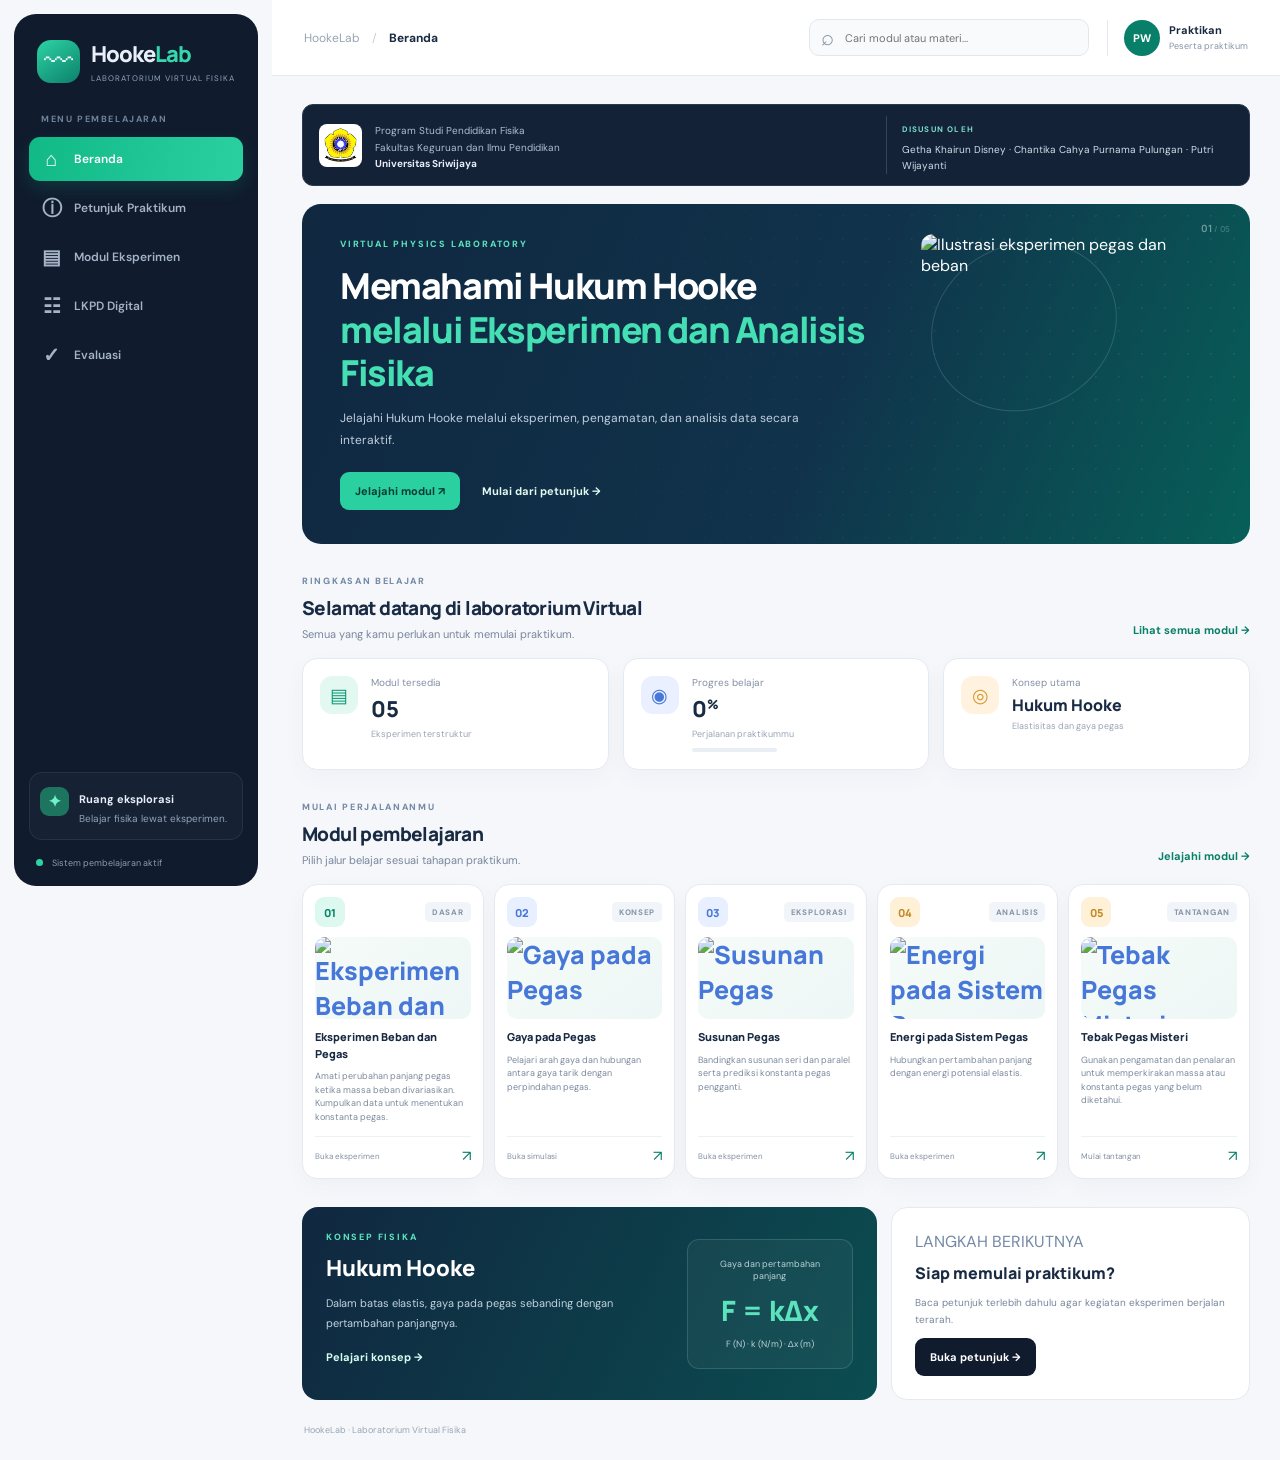
==== index.html @ 3394a1c4 "Initial commit HookeLab" ====
<!DOCTYPE html>
<html lang="id"><head><meta charset="UTF-8"><meta name="viewport" content="width=device-width,initial-scale=1">
<meta name="theme-color" content="#101b2e"><title>HookeLab | Beranda</title>
<link rel="stylesheet" href="style.css"><script src="js/common.js" defer></script><script src="js/home.js" defer></script></head><body>
<div class="app-shell"><aside class="sidebar" id="sidebar">
<a class="brand" href="index.html"><span class="brand-mark">〰</span><span><strong>Hooke<span>Lab</span></strong><small>LABORATORIUM VIRTUAL FISIKA</small></span></a>
<div class="side-label">MENU PEMBELAJARAN</div><nav class="main-nav">
<a class="nav-link active" href="index.html"><span>⌂</span>Beranda</a>
<a class="nav-link " href="petunjuk.html"><span>ⓘ</span>Petunjuk Praktikum</a>
<a class="nav-link " href="modul.html"><span>▤</span>Modul Eksperimen</a>
<a class="nav-link " href="lkpd.html"><span>☷</span>LKPD Digital</a>
<a class="nav-link " href="evaluasi.html"><span>✓</span>Evaluasi</a></nav><div class="sidebar-bottom"><div class="sidebar-tip"><b>✦</b><div><strong>Ruang eksplorasi</strong><p>Belajar fisika lewat eksperimen.</p></div></div><small class="status"><i></i> Sistem pembelajaran aktif</small></div></aside>
<div class="page-area"><header class="topbar"><button class="menu-toggle" id="menuToggle" aria-label="Buka menu">☰</button>
<div class="breadcrumb">HookeLab <span>/</span> <b>Beranda</b></div><div class="top-actions"><div class="search"><span>⌕</span><input id="siteSearch" placeholder="Cari modul atau materi..." aria-label="Cari modul atau materi"></div><div class="profile"><span class="avatar">PW</span><div><b>Praktikan</b><small>Peserta praktikum</small></div></div></div></header>
<main class="content">
  
<div class="institution-strip">
  <div class="institution-logo">
    <img src="assets/logo-unsri.png" alt="Logo Universitas Sriwijaya">
  </div>

  <div class="institution-info">
    <p>Program Studi Pendidikan Fisika</p>
    <p>Fakultas Keguruan dan Ilmu Pendidikan</p>
    <strong>Universitas Sriwijaya</strong>
  </div>

  <div class="institution-team">
    <span>DISUSUN OLEH</span>
    <p>Getha Khairun Disney · Chantika Cahya Purnama Pulungan · Putri Wijayanti</p>
  </div>
</div>

<section class="hero"><div class="dots"></div><div class="hero-copy"><label>VIRTUAL PHYSICS LABORATORY</label>
<h1>Memahami Hukum Hooke<br><em>melalui Eksperimen dan Analisis Fisika</em></h1>
<p>Jelajahi Hukum Hooke melalui eksperimen, pengamatan, dan analisis data secara interaktif.</p>
<div class="actions"><a class="btn mint" href="modul.html">Jelajahi modul ↗</a><a class="text-link" href="petunjuk.html">Mulai dari petunjuk →</a></div></div>

<div class="hero-visual">
  <div class="orbit"></div>

  <div class="hero-spring-image">
    <img
      src="assets/pegas.PNG"
      alt="Ilustrasi eksperimen pegas dan beban"
    >
  </div>

</div>

  <span class="hero-index">01 <small>/ 05</small></span></section>
<section class="section"><div class="section-head"><div><label>RINGKASAN BELAJAR</label><h2>Selamat datang di laboratorium Virtual</h2><p>Semua yang kamu perlukan untuk memulai praktikum.</p></div><a class="text-link" href="modul.html">Lihat semua modul →</a></div>
<div class="stats"><article class="stat"><span class="stat-icon mint-bg">▤</span><div><small>Modul tersedia</small><strong>05</strong><p>Eksperimen terstruktur</p></div></article><article class="stat"><span class="stat-icon blue-bg">◉</span><div><small>Progres belajar</small><strong>0<sup>%</sup></strong><p>Perjalanan praktikummu</p><div class="progress"><i></i></div></div></article><article class="stat"><span class="stat-icon amber-bg">◎</span><div><small>Konsep utama</small><strong class="concept-stat">Hukum Hooke</strong><p>Elastisitas dan gaya pegas</p></div></article></div></section>
<section class="section"><div class="section-head"><div><label>MULAI PERJALANANMU</label><h2>Modul pembelajaran</h2><p>Pilih jalur belajar sesuai tahapan praktikum.</p></div><a class="text-link" href="modul.html">Jelajahi modul →</a></div>

<div class="preview-grid">
  <a class="module-card" href="modul.html">
    <div class="card-top">
      <b class="number">01</b>
      <span class="tag">DASAR</span>
    </div>
    <div class="art">
      <img src="assets/pegas-beban.PNG" alt="Eksperimen Beban dan Pegas">
    </div>
    <h3>Eksperimen Beban dan Pegas</h3>
    <p>Amati perubahan panjang pegas ketika massa beban divariasikan. Kumpulkan data untuk menentukan konstanta pegas.</p>
    <div class="card-bottom">Buka eksperimen <span>↗</span></div>
  </a>

  <a class="module-card" href="modul.html">
    <div class="card-top">
      <b class="number blue-number">02</b>
      <span class="tag">KONSEP</span>
    </div>
    <div class="art">
      <img src="assets/gaya-pegas.PNG" alt="Gaya pada Pegas">
    </div>
    <h3>Gaya pada Pegas</h3>
    <p>Pelajari arah gaya dan hubungan antara gaya tarik dengan perpindahan pegas.</p>
    <div class="card-bottom">Buka simulasi <span>↗</span></div>
  </a>

  <a class="module-card" href="modul.html">
    <div class="card-top">
      <b class="number blue-number">03</b>
      <span class="tag">EKSPLORASI</span>
    </div>
    <div class="art">
      <img src="assets/susunan-pegas.PNG" alt="Susunan Pegas">
    </div>
    <h3>Susunan Pegas</h3>
    <p>Bandingkan susunan seri dan paralel serta prediksi konstanta pegas pengganti.</p>
    <div class="card-bottom">Buka eksperimen <span>↗</span></div>
  </a>

  <a class="module-card" href="modul.html">
    <div class="card-top">
      <b class="number amber-number">04</b>
      <span class="tag">ANALISIS</span>
    </div>
    <div class="art">
      <img src="assets/energi-pegas.PNG" alt="Energi pada Sistem Pegas">
    </div>
    <h3>Energi pada Sistem Pegas</h3>
    <p>Hubungkan pertambahan panjang dengan energi potensial elastis.</p>
    <div class="card-bottom">Buka eksperimen <span>↗</span></div>
  </a>

  <a class="module-card" href="modul.html">
    <div class="card-top">
      <b class="number amber-number">05</b>
      <span class="tag">TANTANGAN</span>
    </div>
    <div class="art">
      <img src="assets/pegas-misteri.PNG" alt="Tebak Pegas Misteri">
    </div>
    <h3>Tebak Pegas Misteri</h3>
    <p>Gunakan pengamatan dan penalaran untuk memperkirakan massa atau konstanta pegas yang belum diketahui.</p>
    <div class="card-bottom">Mulai tantangan <span>↗</span></div>
  </a>
</div>

<section class="bottom-grid"><article class="concept"><div><label>KONSEP FISIKA</label><h2>Hukum Hooke</h2><p>Dalam batas elastis, gaya pada pegas sebanding dengan pertambahan panjangnya.</p><a class="text-link" href="petunjuk.html">Pelajari konsep →</a></div><div class="equation"><small>Gaya dan pertambahan panjang</small><strong>F = kΔx</strong><small>F (N) · k (N/m) · Δx (m)</small></div></article><article class="next"><label>LANGKAH BERIKUTNYA</label><h3>Siap memulai praktikum?</h3><p>Baca petunjuk terlebih dahulu agar kegiatan eksperimen berjalan terarah.</p><a class="btn dark" href="petunjuk.html">Buka petunjuk →</a></article></section><footer class="footer"><span>HookeLab · Laboratorium Virtual Fisika</span></footer></main></div></div></body></html>
---- style.css ----
@import url('https://fonts.googleapis.com/css2?family=DM+Sans:wght@400;500;600;700&family=Manrope:wght@400;500;600;700;800&display=swap');
:root{--navy:#101b2e;--ink:#192a43;--muted:#78869b;--line:#e4eaf1;--canvas:#f5f7fb;--mint:#24c99a;--green:#087f68;--blue:#4777d8;--amber:#f3b65c;font-family:'DM Sans',sans-serif;color:var(--ink)}*{box-sizing:border-box}body{margin:0;background:var(--canvas);min-width:320px}a{text-decoration:none;color:inherit}button,input{font:inherit}.sidebar{position:fixed;z-index:30;inset:14px auto 14px 14px;width:244px;display:flex;flex-direction:column;padding:22px 15px 15px;background:var(--navy);color:#e9eff8;border-radius:22px}.brand{display:flex;align-items:center;gap:11px;padding:3px 8px 30px}.brand-mark{width:43px;height:43px;display:grid;place-items:center;border-radius:14px;background:linear-gradient(145deg,#2dd4a4,#0c806b);font-size:29px;color:#fff}.brand strong{display:block;font:800 22px Manrope;letter-spacing:-1px}.brand strong span{color:#36d7ac}.brand small{display:block;margin-top:4px;font-size:8px;letter-spacing:1px;color:#91a2ba}.side-label{padding:0 12px 12px;color:#71829b;font-size:9px;font-weight:700;letter-spacing:1.6px}.main-nav{display:grid;gap:5px}.nav-link{min-height:44px;display:flex;align-items:center;gap:12px;padding:0 12px;border-radius:11px;color:#a5b3c7;font-size:12px;font-weight:600}.nav-link span{width:21px;text-align:center;font-size:20px}.nav-link:hover{background:#ffffff0b;color:white}.nav-link.active{background:linear-gradient(100deg,#11b987,#2bd0a0);color:white;box-shadow:0 7px 17px #13b9872b}.sidebar-bottom{margin-top:auto}.sidebar-tip{display:flex;gap:10px;padding:14px 10px;border:1px solid #ffffff13;background:#ffffff07;border-radius:13px}.sidebar-tip>b{display:grid;place-items:center;width:29px;height:29px;background:#1d755f;border-radius:9px;color:#72f0ca}.sidebar-tip strong{font-size:11px}.sidebar-tip p{margin:4px 0 0;color:#91a2ba;font-size:10px}.status{display:block;padding:17px 7px 2px;color:#8b9bb1;font-size:9px}.status i{display:inline-block;width:7px;height:7px;border-radius:50%;background:#2dd4a4;margin-right:7px}.page-area{margin-left:272px;min-height:100vh}.topbar{height:76px;position:sticky;top:0;z-index:20;display:flex;align-items:center;justify-content:space-between;gap:20px;padding:0 32px;background:#ffffffed;border-bottom:1px solid var(--line);backdrop-filter:blur(14px)}.breadcrumb{font-size:12px;color:#98a3b4}.breadcrumb span{padding:0 9px;color:#c6ced9}.breadcrumb b{color:var(--ink)}.top-actions{display:flex;align-items:center;gap:18px}.search{height:37px;width:min(280px,28vw);display:flex;align-items:center;gap:9px;padding:0 11px;border:1px solid #e1e7ef;border-radius:10px;background:#f9fafc;color:#8390a4}.search>span{font-size:22px}.search input{width:100%;min-width:0;border:0;outline:0;background:transparent;font-size:11px}.profile{display:flex;align-items:center;gap:9px;padding-left:16px;border-left:1px solid var(--line)}.avatar{width:36px;height:36px;display:grid;place-items:center;border-radius:50%;background:var(--green);color:white;font-size:11px;font-weight:800}.profile b,.profile small{display:block}.profile b{font-size:11px}.profile small{margin-top:3px;font-size:9px;color:#8794a7}.menu-toggle{display:none}.content{max-width:1600px;margin:auto;padding:28px 30px 20px}.hero{position:relative;isolation:isolate;min-height:258px;display:flex;align-items:center;overflow:hidden;padding:34px 38px;border-radius:19px;background:linear-gradient(112deg,#102740,#10334b 56%,#075f58);color:#fff}.dots{position:absolute;z-index:-1;inset:0;background-image:radial-gradient(#ffffff24 1px,transparent 1px);background-size:23px 23px;opacity:.6;mask-image:linear-gradient(90deg,transparent 20%,#000)}.hero-copy{position:relative;z-index:2;max-width:600px}.hero label,.page-hero label,.concept label{display:block;color:#5ce2bd;font-size:9px;font-weight:800;letter-spacing:1.8px}.hero h1{margin:14px 0 0;font:800 clamp(25px,2.8vw,36px)/1.22 Manrope;letter-spacing:-1.4px}.hero h1 em{font-style:normal;color:#45dfb4}.hero p{max-width:460px;margin:13px 0 21px;color:#c0cfdf;font-size:12px;line-height:1.8}.actions{display:flex;align-items:center;gap:22px}.btn{min-height:38px;display:inline-flex;align-items:center;justify-content:center;gap:10px;padding:0 15px;border:0;border-radius:9px;font-size:11px;font-weight:700}.mint{background:#2bd0a0;color:#073b36}.dark{background:var(--navy);color:#fff}.text-link{color:var(--green);font-size:11px;font-weight:700}.hero .text-link{color:#e2f8f1}.hero-visual{position:absolute;right:7%;top:0;bottom:0;width:29%;min-width:210px}.orbit{position:absolute;width:190px;height:165px;top:40px;left:20px;border:1px solid #ffffff24;border-radius:50%;transform:rotate(-25deg)}.spring{position:absolute;left:48%;top:32px;width:60px;height:180px}.spring>i{display:block;width:43px;height:120px;margin:8px auto 0;border-left:3px solid #50dcb6;border-right:3px solid #50dcb6;background:repeating-linear-gradient(to bottom,transparent 0 5px,#50dcb6 5px 9px,transparent 9px 14px)}.spring>b{display:block;width:64px;height:43px;margin:-1px 0 0 -2px;border:2px solid #79f0d0;border-radius:9px;background:linear-gradient(140deg,#2bd0a0,#087f68)}.formula{position:absolute;padding:8px 11px;border:1px solid #ffffff24;border-radius:9px;background:#ffffff12;color:#b8ffea;font:700 12px Manrope}.f1{top:45px;right:0}.f2{bottom:57px;left:0}.hero-visual>small{position:absolute;right:0;bottom:24px;color:#c6e5df;font-size:9px}.hero-index{position:absolute;right:20px;top:17px;color:#ffffff6b;font:700 10px Manrope}.hero-index small{color:#ffffff35}.section{margin-top:31px}.section-head{display:flex;align-items:end;justify-content:space-between;gap:18px;margin-bottom:17px}.section-head label,.page-title label{display:block;margin-bottom:8px;color:#7489a6;font-size:9px;font-weight:800;letter-spacing:1.7px}.section-head h2{margin:0;font:800 19px Manrope;letter-spacing:-.6px}.section-head p,.page-title p{margin:6px 0 0;color:var(--muted);font-size:11px}.section-head>.text-link{white-space:nowrap;margin-bottom:4px}.stats{display:grid;grid-template-columns:repeat(3,minmax(0,1fr));gap:14px}.stat{position:relative;min-height:108px;display:flex;align-items:flex-start;gap:13px;padding:17px;border:1px solid var(--line);border-radius:15px;background:#fff;box-shadow:0 8px 26px #162a4808}.stat-icon{flex:none;width:38px;height:38px;display:grid;place-items:center;border-radius:12px;font-size:19px}.mint-bg{background:#e2f8f0;color:#0a9b74}.blue-bg{background:#eaf0ff;color:#4777d8}.amber-bg{background:#fff3df;color:#d99732}.stat small{display:block;color:#8491a5;font-size:10px}.stat strong{display:block;margin-top:5px;font:800 22px Manrope}.stat strong sup{font-size:13px}.stat p{margin:4px 0 0;color:#9aa5b5;font-size:9px}.concept-stat{font-size:16px!important}.progress{width:85px;height:4px;margin-top:8px;background:#e9eef5;border-radius:8px}.progress i{display:block;width:0;height:100%;background:var(--mint)}.
preview-grid {
  display: grid;
  grid-template-columns: repeat(5, minmax(0, 1fr));
  gap: 10px;
}

.preview-grid .module-card {
  padding: 12px;
  min-width: 0;
}

.preview-grid .art {
  height: 75px;
  margin: 10px 0;
}

.preview-grid .module-card h3 {
  font-size: 11px;
  line-height: 1.5;
}

.preview-grid .module-card p {
  font-size: 9px;
  line-height: 1.5;
  min-height: 54px;
}

.preview-grid .card-bottom {
  font-size: 8px;
  padding-top: 9px;
}
.module-card{min-width:0;padding:16px;border:1px solid var(--line);border-radius:15px;background:#fff;box-shadow:0 8px 26px #162a4808;transition:.2s}.module-card:hover{transform:translateY(-3px);border-color:#b8e9d9}.card-top{display:flex;align-items:center;justify-content:space-between}.number{display:grid;place-items:center;width:30px;height:30px;border-radius:9px;background:#ddf8ef;color:#078565;font:800 11px Manrope}.blue-number{background:#e8efff;color:#4777d8}.amber-number{background:#fff0d8;color:#c58a28}.tag{padding:5px 7px;border-radius:5px;background:#f1f4f8;color:#8995a8;font-size:8px;font-weight:800;letter-spacing:.7px}.art{height:100px;position:relative;display:grid;place-items:center;overflow:hidden;margin:12px 0;background:linear-gradient(145deg,#f5fbf9,#edf7f5);border-radius:10px;color:#4777d8;font:800 25px Manrope}.force-art{background:linear-gradient(145deg,#f2f6ff,#eaf0ff)}.energy-art{background:linear-gradient(145deg,#fffaf0,#fff3dc);color:#c78b29}.spring-art i{width:28px;height:64px;border-left:2px solid #22b990;border-right:2px solid #22b990;background:repeating-linear-gradient(to bottom,transparent 0 4px,#22b990 4px 7px,transparent 7px 11px)}.spring-art b{position:absolute;top:70px;width:42px;height:19px;border-radius:5px;background:#149b7a}.module-card h3,.module-list-card h3{margin:0;font:800 13px Manrope}.module-card p,.module-list-card p{min-height:34px;margin:8px 0 14px;color:#7c899c;font-size:10px;line-height:1.7}.card-bottom{display:flex;align-items:center;justify-content:space-between;gap:6px;padding-top:12px;border-top:1px solid #edf0f5;color:#8390a3;font-size:9px}.card-bottom span{color:var(--green);font-size:15px}.bottom-grid{display:grid;grid-template-columns:1.6fr 1fr;gap:14px;margin-top:28px}.concept{display:flex;justify-content:space-between;gap:20px;overflow:hidden;padding:24px;border-radius:16px;background:linear-gradient(115deg,#102740,#0b4d50);color:#fff}.concept h2{margin:10px 0;font:800 22px Manrope}.concept p{max-width:360px;color:#c2d2df;font-size:11px;line-height:1.8}.concept .text-link{color:#d7fff1}.equation{align-self:center;min-width:160px;display:flex;flex-direction:column;gap:9px;padding:18px;border:1px solid #ffffff22;border-radius:12px;background:#ffffff0b;text-align:center}.equation strong{color:#5ce2bd;font:800 28px Manrope}.equation small{color:#b9d1d7;font-size:9px}.next{padding:23px;border:1px solid var(--line);border-radius:16px;background:#fff}.next label{color:#7489a6}.next h3{margin:10px 0;font:800 16px Manrope}.next p{color:var(--muted);font-size:10px;line-height:1.7}.page-title{margin-bottom:24px}.page-title h1{margin:0;font:800 clamp(25px,3vw,34px) Manrope;letter-spacing:-1px}.page-title p{font-size:12px;line-height:1.7}.page-hero{padding:27px;border-radius:17px;background:linear-gradient(115deg,#102740,#0c5554);color:white;margin-bottom:22px}.page-hero h2{margin:12px 0 8px;font:800 24px Manrope}.page-hero p{max-width:670px;color:#c5d8e1;font-size:12px;line-height:1.8}.info-grid{display:grid;grid-template-columns:repeat(3,minmax(0,1fr));gap:14px;margin:18px 0}.info,.content-card{padding:21px;border:1px solid var(--line);border-radius:15px;background:#fff;box-shadow:0 8px 26px #162a4808}.info>b{color:#0a9b74;font-size:23px}.info h3,.content-card h2{font-family:Manrope}.info h3{font-size:13px}.info p,.content-card p,.content-card li{color:#718096;font-size:12px;line-height:1.8}.content-card h2{font-size:18px}.concept-detail{margin-top:16px;margin-bottom:20px}.concept-detail .equation{align-self:auto;background:#f1f7f5;border-color:#dcefe8;max-width:300px}.concept-detail .equation small{color:#64748b}.module-list-grid{display:grid;grid-template-columns:repeat(2,minmax(0,1fr));gap:15px}.module-list-card{padding:19px;border:1px solid var(--line);border-radius:15px;background:#fff;box-shadow:0 8px 26px #162a4808}.module-list-card h3{font-size:15px}.module-list-card p{min-height:0;font-size:11px}.availability{display:inline-block;padding:7px 10px;border-radius:7px;background:#f1f4f8;color:#8995a8;font-size:10px;font-weight:700}.placeholder{padding:35px;text-align:center;border:1px dashed #cfd9e6;border-radius:15px;background:#fff}.placeholder>div{font-size:35px;color:#1cb98d}.placeholder h2{font:800 19px Manrope}.placeholder p{max-width:480px;margin:8px auto 18px;color:var(--muted);font-size:12px;line-height:1.8}.footer{display:flex;justify-content:space-between;gap:15px;padding:24px 2px 4px;color:#9aa5b4;font-size:9px}
@media(max-width:1100px){.sidebar{width:218px}.page-area{margin-left:246px}.topbar{padding:0 20px}.content{padding:23px 20px}.hero{padding:30px}.hero-visual{right:1%;opacity:.75}.stats,.preview-grid{gap:10px}.stat{padding:13px}.concept{padding:19px}.equation{min-width:135px;padding:13px}}
@media(max-width:850px){.sidebar{transform:translateX(calc(-100% - 20px));transition:transform .25s;box-shadow:0 20px 50px #0b172b35}.sidebar.open{transform:translateX(0)}.page-area{margin-left:0}.topbar{height:68px;padding:0 16px}.menu-toggle{display:block;width:35px;height:35px;border:1px solid var(--line);border-radius:9px;background:#fff}.breadcrumb{margin-right:auto}.top-actions{gap:8px}.search{width:190px}.bottom-grid{grid-template-columns:1fr}}
@media(max-width:620px){.topbar{gap:9px;padding:0 11px}.search{width:34px;padding:0;justify-content:center;border:0;background:transparent}.search input{display:none}.profile{padding-left:9px}.profile>div{display:none}.avatar{width:32px;height:32px}.content{padding:17px 13px}.hero{min-height:300px;align-items:flex-start;padding:27px 20px}.hero-copy{max-width:100%}.hero h1{font-size:27px}.hero p{font-size:11px}.hero-visual{right:-90px;top:100px;opacity:.18}.actions{flex-wrap:wrap;gap:14px}.section{margin-top:25px}.section-head{align-items:flex-start}.section-head h2{font-size:17px}.section-head p{line-height:1.6}.section-head>.text-link{font-size:9px}.stats,.preview-grid,.info-grid,.module-list-grid{grid-template-columns:1fr}.stat{min-height:83px}.module-card p{min-height:0}.concept{flex-direction:column}.equation{align-self:stretch}.footer{flex-direction:column;gap:7px}.page-hero{padding:22px}.page-hero h2{font-size:21px}.info,.content-card{padding:17px}.page-title p{line-height:1.7}}


/* Lima kartu modul dalam satu baris */
.preview-grid {
  display: grid;
  grid-template-columns: repeat(5, minmax(0, 1fr));
  gap: 10px;
  align-items: stretch;
}

/* Struktur kartu */
.preview-grid .module-card {
  display: flex;
  flex-direction: column;
  min-width: 0;
  padding: 12px;
  border: 1px solid var(--line);
  border-radius: 15px;
  background: #fff;
  box-shadow: 0 8px 26px #162a4808;
  text-decoration: none;
  color: inherit;
  overflow: hidden;
  transition: 0.2s;
}

.preview-grid .module-card:hover {
  transform: translateY(-3px);
  border-color: #b8e9d9;
}

/* Area ilustrasi */
.preview-grid .art {
  position: relative;
  display: flex;
  align-items: center;
  justify-content: center;
  width: 100%;
  height: 82px;
  flex: 0 0 82px;
  margin: 10px 0;
  overflow: hidden;
  border-radius: 10px;
}

/* Gambar JPEG milikmu */
.preview-grid .art img {
  display: block;
  width: 100%;
  height: 100%;
  object-fit: contain;
}

/* Judul modul */
.preview-grid .module-card h3 {
  margin: 0;
  font-family: Manrope, sans-serif;
  font-size: 11px;
  font-weight: 800;
  line-height: 1.5;
  overflow-wrap: anywhere;
}

/* Deskripsi modul */
.preview-grid .module-card p {
  flex: 1;
  min-height: 54px;
  margin: 8px 0 12px;
  color: #7c899c;
  font-size: 9px;
  line-height: 1.5;
}

/* Tautan bawah kartu */
.preview-grid .card-bottom {
  display: flex;
  align-items: center;
  justify-content: space-between;
  gap: 6px;
  margin-top: auto;
  padding-top: 9px;
  border-top: 1px solid #edf0f5;
  color: #8390a3;
  font-size: 8px;
}

/* Tampilan tablet */
@media (max-width: 1100px) {
  .preview-grid {
    grid-template-columns: repeat(3, minmax(0, 1fr));
  }
}

/* Tampilan ponsel */
@media (max-width: 620px) {
  .preview-grid {
    grid-template-columns: repeat(2, minmax(0, 1fr));
  }
}
/* Ilustrasi pada halaman Modul Eksperimen */
.module-list-card .art {
  display: flex;
  align-items: center;
  justify-content: center;
  width: 100%;
  height: 150px;
  margin: 14px 0;
  overflow: hidden;
  border-radius: 12px;
}

.module-list-card .art img {
  display: block;
  width: 100%;
  height: 100%;
  object-fit: contain;
}

/* Tombol Mulai Praktikum */
.btn-praktikum {
  display: inline-flex;
  align-items: center;
  justify-content: center;
  padding: 8px 10px;
  border: none;
  border-radius: 10px;
  background-color: #159b82;
  color: #ffffff;
  font-size: 10px;
  font-weight: 600;
  text-decoration: none;
  cursor: pointer;
  transition: background-color 0.2s ease, transform 0.2s ease;
}

.btn-praktikum:hover {
  background-color: #087f68;
  transform: translateY(-2px);
}

.btn-praktikum:active {
  background-color: #066653;
  transform: translateY(0);
}

a.btn-praktikum,
a.primary-btn,
button.primary-btn {
  background: #159b82 !important;
  background-color: #159b82 !important;
  color: #ffffff !important;
  border: 1px solid #159b82 !important;
  text-decoration: none !important;
}

a.btn-praktikum:hover,
a.primary-btn:hover,
button.primary-btn:hover {
  background: #087f68 !important;
  background-color: #087f68 !important;
  color: #ffffff !important;
}
/* MODE 5 — TANTANGAN PEGAS MISTERI */
.challenge-layout {
  display: flex;
  flex-direction: column;
  gap: 20px;
  align-items: stretch;
}

.challenge-intro {
  width: 100%;
  box-sizing: border-box;
}
.challenge-card {
  width: 100%;
  box-sizing: border-box;
}

.challenge-summary {
  width: 100%;
  box-sizing: border-box;
}

.challenge-intro {
  grid-column: 1 / -1;
}

.challenge-card h3,
.challenge-summary h3 {
  margin: 12px 0 8px;
}

.challenge-card p,
.challenge-intro > p,
.challenge-summary p {
  line-height: 1.7;
}

.challenge-top {
  display: flex;
  flex-wrap: wrap;
  justify-content: space-between;
  align-items: center;
  gap: 8px;
}

.challenge-number {
  font-size: 12px;
  font-weight: 800;
  letter-spacing: 1px;
  color: #0f9f9a;
}

.challenge-badge {
  padding: 6px 10px;
  border-radius: 999px;
  background: #e6f7f5;
  color: #087e79;
  font-size: 12px;
  font-weight: 700;
}

.mystery-diagram {
  position: relative;
  display: flex;
  min-height: 190px;
  margin: 20px 0;
  padding: 18px;
  flex-direction: column;
  align-items: center;
  justify-content: center;
  border-radius: 14px;
  background: #f1f7fa;
  overflow: hidden;
}

.diagram-label {
  position: absolute;
  top: 12px;
  left: 14px;
  color: #153e5c;
  font-size: 15px;
  font-weight: 800;
}

.spring-drawing {
  color: #159c9b;
  font-size: 25px;
  line-height: 15px;
  text-align: center;
  transform: scaleX(1.5);
}

.mass-block {
  display: grid;
  place-items: center;
  min-width: 68px;
  min-height: 42px;
  margin-top: 8px;
  padding: 8px;
  border-radius: 7px;
  background: #153e5c;
  color: white;
  font-weight: 800;
}

.extension-label {
  margin-top: 12px;
  color: #52697b;
  font-size: 13px;
  font-weight: 700;
}

.horizontal-mystery {
  min-height: 150px;
}

.horizontal-spring {
  color: #159c9b;
  font-size: 34px;
  letter-spacing: 2px;
}

.force-label {
  margin-top: 10px;
  color: #153e5c;
  font-weight: 800;
}

.data-list {
  display: grid;
  gap: 0;
  margin-bottom: 18px;
}

.data-list > div {
  display: flex;
  justify-content: space-between;
  gap: 12px;
  padding: 10px 0;
  border-bottom: 1px solid #e5edf1;
  font-size: 14px;
}

.data-list > div span {
  color: #607485;
}

.data-list > div strong {
  color: #183b52;
  text-align: right;
}

.challenge-card label,
.challenge-summary label {
  display: block;
  margin: 14px 0 8px;
  font-size: 14px;
  font-weight: 700;
}

.answer-row {
  display: flex;
  gap: 8px;
}

.answer-row input {
  min-width: 0;
  width: 100%;
  padding: 11px 12px;
  border: 1px solid #cbd9e1;
  border-radius: 9px;
  font: inherit;
}

.answer-row button {
  flex-shrink: 0;
}

.feedback {
  min-height: 44px;
  margin-bottom: 0;
  padding: 10px 12px;
  border-radius: 9px;
  background: #f1f5f8;
  color: #52697b;
  font-size: 13px;
}

.feedback.correct {
  background: #e4f7eb;
  color: #176b3b;
}

.feedback.incorrect {
  background: #fff0e8;
  color: #a3431b;
}

.score-card {
  margin-top: 20px;
  padding: 18px;
  border-radius: 14px;
  background: #edf7fa;
}

.score-card > span {
  display: block;
  color: #52697b;
  font-size: 13px;
}

.score-card > strong {
  display: block;
  margin: 4px 0;
  color: #153e5c;
  font-size: 28px;
}

.score-card p {
  margin-bottom: 0;
  font-size: 13px;
}

.challenge-summary {
  grid-column: 1 / -1;
}

.challenge-summary textarea {
  box-sizing: border-box;
  width: 100%;
  padding: 12px;
  border: 1px solid #cbd9e1;
  border-radius: 9px;
  font: inherit;
  resize: vertical;
}

.challenge-summary button {
  margin-top: 12px;
}

@media (max-width: 760px) {
  .challenge-layout {
    grid-template-columns: 1fr;
  }

  .challenge-intro,
  .challenge-summary {
    grid-column: auto;
  }

  .challenge-intro,
  .challenge-card,
  .challenge-summary {
    padding: 18px;
  }

  .answer-row {
    flex-direction: column;
  }
}
/* MODE 5: LAYOUT UTAMA */
body .content .challenge-layout {
  display: flex !important;
  flex-direction: column !important;
  align-items: stretch !important;
  gap: 24px !important;
  width: 100% !important;
}

body .content .challenge-layout > section {
  display: block !important;
  flex: 0 0 auto !important;
  width: 100% !important;
  max-width: 100% !important;
  min-width: 0 !important;
  margin: 0 !important;
  box-sizing: border-box !important;
}

body .content .challenge-layout > .challenge-intro {
  order: 0 !important;
}

body .content .challenge-layout > .challenge-card[data-challenge="1"] {
  order: 1 !important;
}

body .content .challenge-layout > .challenge-card[data-challenge="2"] {
  order: 2 !important;
}

body .content .challenge-layout > .challenge-card[data-challenge="3"] {
  order: 3 !important;
}

body .content .challenge-layout > .challenge-summary {
  order: 4 !important;
}
/* Mengurangi ruang kosong di atas footer halaman Modul */
.modul-page {
  padding-bottom: 10px;
}

.modul-page .module-list-grid {
  margin-bottom: 10px;
}

.modul-page .footer {
  margin-top: 0;
  padding-top: 10px;
}
/* Mengurangi jarak antara judul halaman dan kartu modul */
.modul-page .page-hero {
  margin-bottom: 16px;
}

.modul-page .module-list-grid {
  margin-top: 0;
}
/* Mengurangi ruang kosong di atas kotak Modul Eksperimen */
.modul-page {
  padding-top: 0px;
}

/* Ilustrasi PNG pada hero dashboard HookeLab */
.hero-visual .hero-spring-image {
  position: absolute;
  top: 30px;
  left: 50%;
  transform: translateX(-50%);
  width: 250px;
  height: 250px;
  display: flex;
  align-items: center;
  justify-content: center;
  overflow: hidden;
  border-radius: 12px;
}

.hero-visual .hero-spring-image img {
  display: block;
  width: 100%;
  height: 100%;
  object-fit: contain;
}

/* Pastikan formula tetap terlihat di atas ilustrasi */
.hero-visual .formula {
  z-index: 2;
}

.hero-visual > small {
  z-index: 2;
}

/* =========================
   HASIL PENCARIAN HOOKELAB
   ========================= */

.search {
  position: relative;
}

.search-results {
  position: absolute;
  top: calc(100% + 10px);
  left: 0;
  right: 0;
  z-index: 1000;
  max-height: 360px;
  overflow-y: auto;
  padding: 6px;
  background: #152238;
  border: 1px solid #304158;
  border-radius: 12px;
  box-shadow: 0 14px 35px #00000040;
}

.search-results[hidden] {
  display: none;
}

.search-result {
  display: flex;
  flex-direction: column;
  gap: 5px;
  width: 100%;
  padding: 11px 12px;
  border: 0;
  border-radius: 8px;
  background: transparent;
  color: #eef5ff;
  text-align: left;
  cursor: pointer;
  font: inherit;
}

.search-result strong {
  font-size: 12px;
  font-weight: 700;
}

.search-result small {
  color: #a5b4c8;
  font-size: 10px;
  line-height: 1.5;
}

.search-result:hover,
.search-result.selected {
  background: #20374b;
}

.search-result.selected strong {
  color: #79f0d0;
}

.search-empty {
  padding: 14px 12px;
  color: #b8c5d7;
  font-size: 11px;
  line-height: 1.6;
}

/* Identitas instansi pada beranda */
.institution-strip {
  display: flex;
  align-items: center;
  gap: 13px;
  margin-bottom: 18px;
  padding: 11px 16px;
  background: #142238;
  border: 1px solid #293b52;
  border-radius: 11px;
  color: #e8eef7;
}

.institution-logo {
  display: flex;
  align-items: center;
  justify-content: center;
  flex-shrink: 0;
  width: 43px;
  height: 43px;
  padding: 3px;
  background: #fff;
  border-radius: 8px;
}

.institution-logo img {
  display: block;
  width: 100%;
  height: 100%;
  object-fit: contain;
}

.institution-info {
  flex: 1;
  min-width: 0;
}

.institution-info p {
  margin: 2px 0;
  color: #aebdd0;
  font-size: 10px;
  line-height: 1.5;
}

.institution-info strong {
  display: block;
  margin-top: 2px;
  font-size: 10px;
  font-weight: 700;
}

.institution-team {
  max-width: 38%;
  padding-left: 15px;
  border-left: 1px solid #34465b;
}

.institution-team span {
  color: #79dcca;
  font-size: 8px;
  font-weight: 700;
  letter-spacing: 1.2px;
}

.institution-team p {
  margin: 5px 0 0;
  color: #d3dce8;
  font-size: 10px;
  line-height: 1.6;
}

@media (max-width: 700px) {
  .institution-strip {
    align-items: flex-start;
    flex-wrap: wrap;
    gap: 10px;
    padding: 12px;
  }

  .institution-logo {
    width: 38px;
    height: 38px;
  }

  .institution-info {
    flex: 1;
    width: calc(100% - 50px);
  }

  .institution-team {
    max-width: none;
    width: 100%;
    padding: 9px 0 0;
    border-left: none;
    border-top: 1px solid #34465b;
  }
}
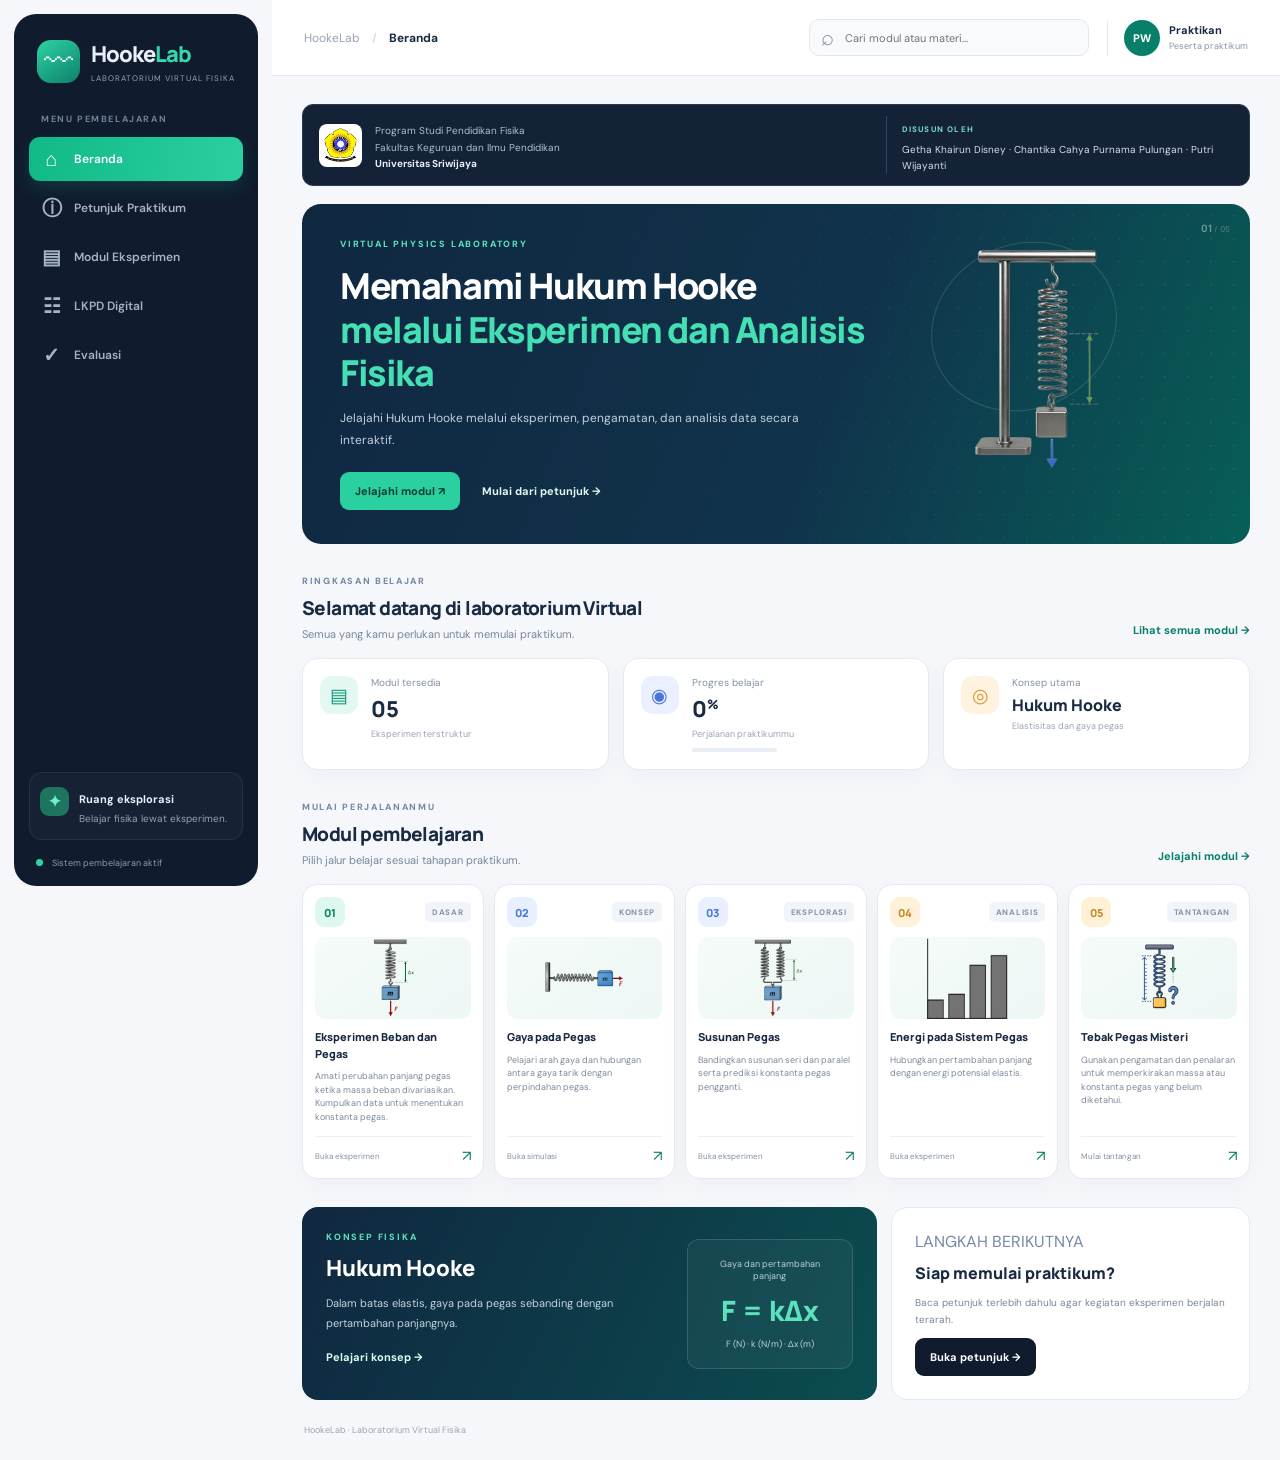
==== commit 5a7ca726: "Perbaiki nama file ilustrasi beranda" ====
--- a/index.html
+++ b/index.html
@@ -41,7 +41,7 @@
 
   <div class="hero-spring-image">
     <img
-      src="assets/pegas.PNG"
+      src="assets/pegas.png"
       alt="Ilustrasi eksperimen pegas dan beban"
     >
   </div>
@@ -60,7 +60,7 @@
       <span class="tag">DASAR</span>
     </div>
     <div class="art">
-      <img src="assets/pegas-beban.PNG" alt="Eksperimen Beban dan Pegas">
+      <img src="assets/pegas-beban.png" alt="Eksperimen Beban dan Pegas">
     </div>
     <h3>Eksperimen Beban dan Pegas</h3>
     <p>Amati perubahan panjang pegas ketika massa beban divariasikan. Kumpulkan data untuk menentukan konstanta pegas.</p>
@@ -73,7 +73,7 @@
       <span class="tag">KONSEP</span>
     </div>
     <div class="art">
-      <img src="assets/gaya-pegas.PNG" alt="Gaya pada Pegas">
+      <img src="assets/gaya-pegas.png" alt="Gaya pada Pegas">
     </div>
     <h3>Gaya pada Pegas</h3>
     <p>Pelajari arah gaya dan hubungan antara gaya tarik dengan perpindahan pegas.</p>
@@ -86,7 +86,7 @@
       <span class="tag">EKSPLORASI</span>
     </div>
     <div class="art">
-      <img src="assets/susunan-pegas.PNG" alt="Susunan Pegas">
+      <img src="assets/susunan-pegas.png" alt="Susunan Pegas">
     </div>
     <h3>Susunan Pegas</h3>
     <p>Bandingkan susunan seri dan paralel serta prediksi konstanta pegas pengganti.</p>
@@ -99,7 +99,7 @@
       <span class="tag">ANALISIS</span>
     </div>
     <div class="art">
-      <img src="assets/energi-pegas.PNG" alt="Energi pada Sistem Pegas">
+      <img src="assets/energi-pegas.png" alt="Energi pada Sistem Pegas">
     </div>
     <h3>Energi pada Sistem Pegas</h3>
     <p>Hubungkan pertambahan panjang dengan energi potensial elastis.</p>
@@ -112,7 +112,7 @@
       <span class="tag">TANTANGAN</span>
     </div>
     <div class="art">
-      <img src="assets/pegas-misteri.PNG" alt="Tebak Pegas Misteri">
+      <img src="assets/pegas-misteri.png" alt="Tebak Pegas Misteri">
     </div>
     <h3>Tebak Pegas Misteri</h3>
     <p>Gunakan pengamatan dan penalaran untuk memperkirakan massa atau konstanta pegas yang belum diketahui.</p>
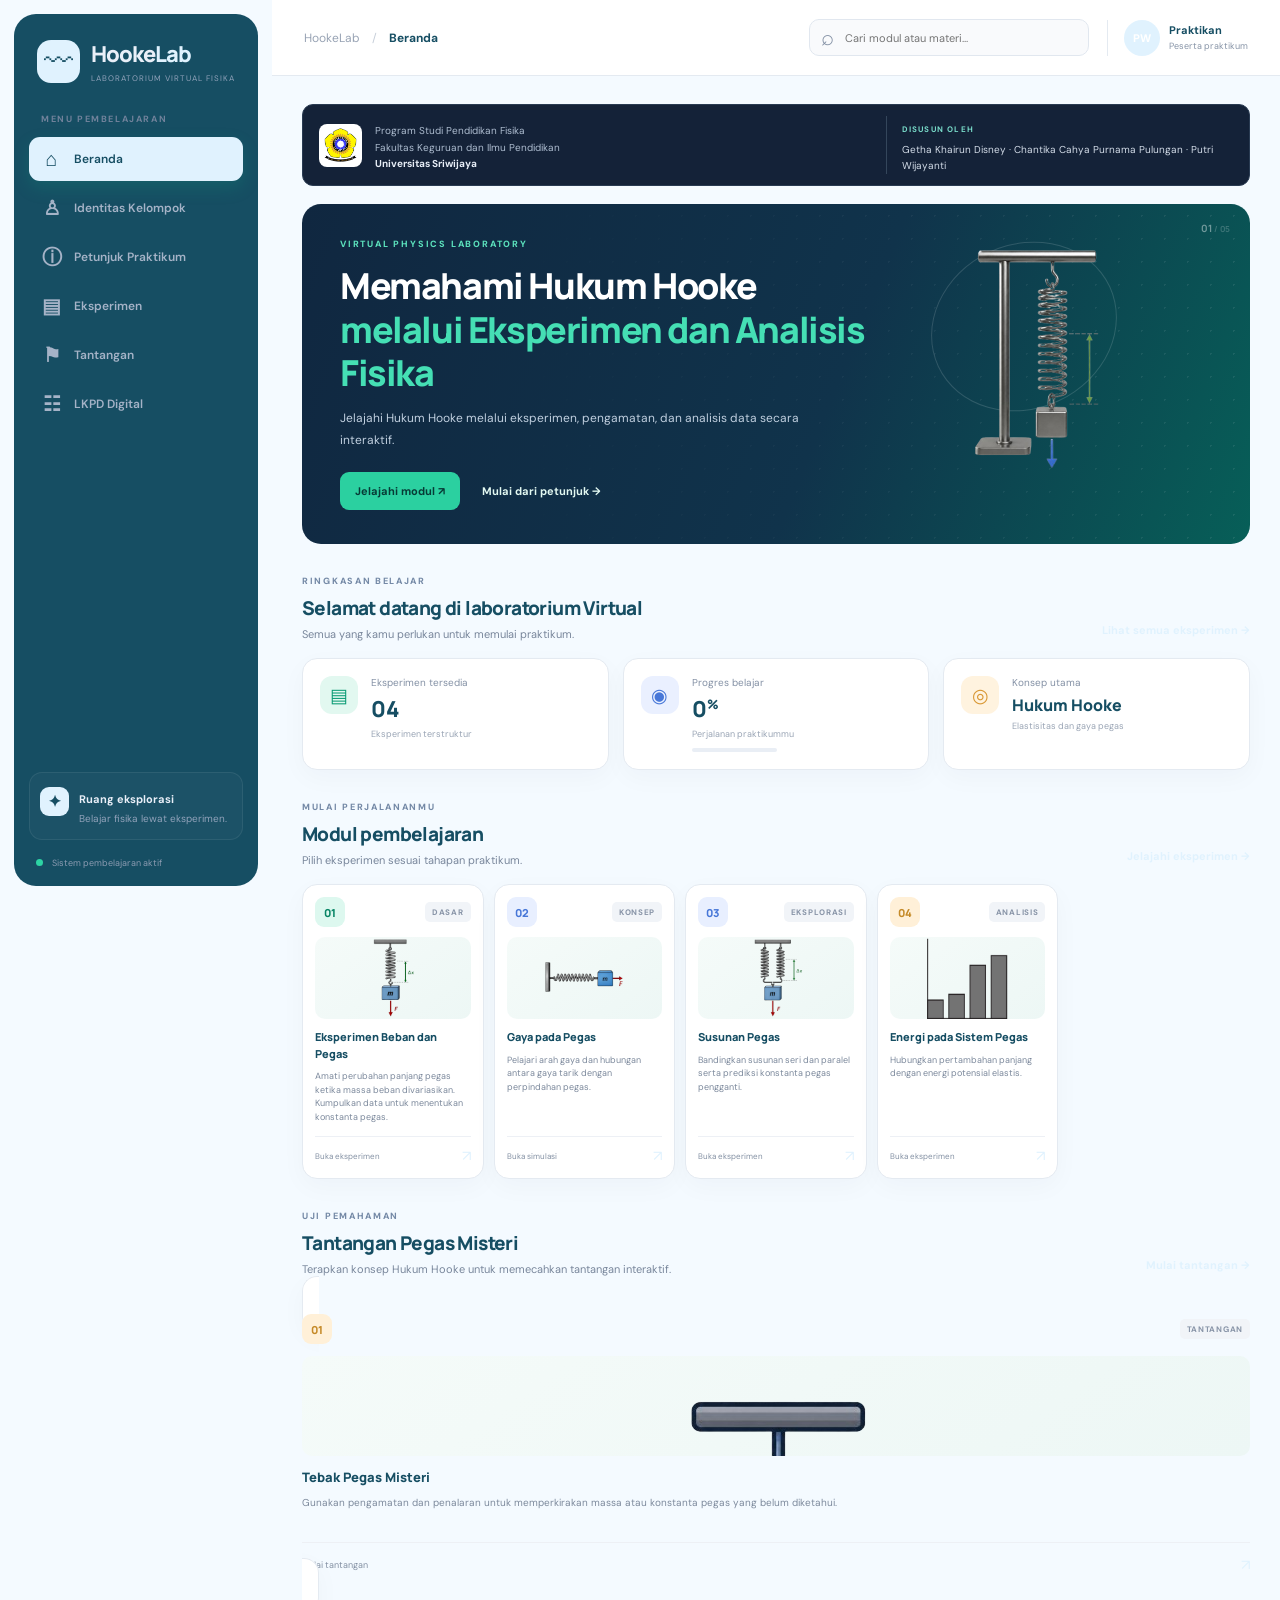
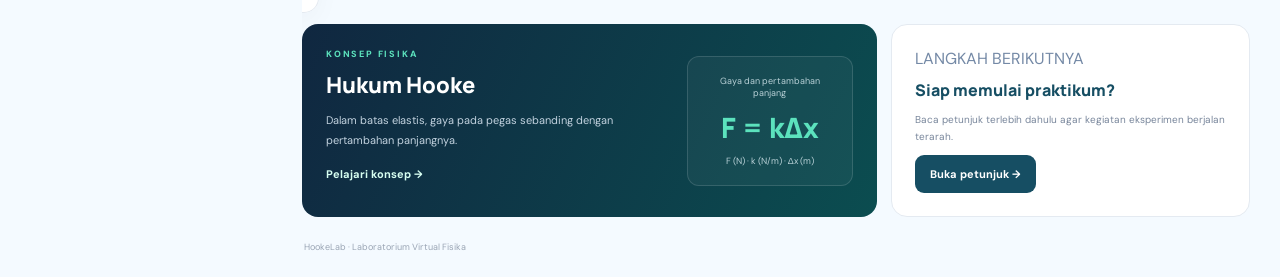
==== commit f407f46d: "Memperbarui tampilan dan struktur HookeLab" ====
--- a/index.html
+++ b/index.html
@@ -1,123 +1,228 @@
 <!DOCTYPE html>
-<html lang="id"><head><meta charset="UTF-8"><meta name="viewport" content="width=device-width,initial-scale=1">
-<meta name="theme-color" content="#101b2e"><title>HookeLab | Beranda</title>
-<link rel="stylesheet" href="style.css"><script src="js/common.js" defer></script><script src="js/home.js" defer></script></head><body>
-<div class="app-shell"><aside class="sidebar" id="sidebar">
-<a class="brand" href="index.html"><span class="brand-mark">〰</span><span><strong>Hooke<span>Lab</span></strong><small>LABORATORIUM VIRTUAL FISIKA</small></span></a>
-<div class="side-label">MENU PEMBELAJARAN</div><nav class="main-nav">
-<a class="nav-link active" href="index.html"><span>⌂</span>Beranda</a>
-<a class="nav-link " href="petunjuk.html"><span>ⓘ</span>Petunjuk Praktikum</a>
-<a class="nav-link " href="modul.html"><span>▤</span>Modul Eksperimen</a>
-<a class="nav-link " href="lkpd.html"><span>☷</span>LKPD Digital</a>
-<a class="nav-link " href="evaluasi.html"><span>✓</span>Evaluasi</a></nav><div class="sidebar-bottom"><div class="sidebar-tip"><b>✦</b><div><strong>Ruang eksplorasi</strong><p>Belajar fisika lewat eksperimen.</p></div></div><small class="status"><i></i> Sistem pembelajaran aktif</small></div></aside>
-<div class="page-area"><header class="topbar"><button class="menu-toggle" id="menuToggle" aria-label="Buka menu">☰</button>
-<div class="breadcrumb">HookeLab <span>/</span> <b>Beranda</b></div><div class="top-actions"><div class="search"><span>⌕</span><input id="siteSearch" placeholder="Cari modul atau materi..." aria-label="Cari modul atau materi"></div><div class="profile"><span class="avatar">PW</span><div><b>Praktikan</b><small>Peserta praktikum</small></div></div></div></header>
-<main class="content">
-  
-<div class="institution-strip">
-  <div class="institution-logo">
-    <img src="assets/logo-unsri.png" alt="Logo Universitas Sriwijaya">
-  </div>
-
-  <div class="institution-info">
-    <p>Program Studi Pendidikan Fisika</p>
-    <p>Fakultas Keguruan dan Ilmu Pendidikan</p>
-    <strong>Universitas Sriwijaya</strong>
-  </div>
-
-  <div class="institution-team">
-    <span>DISUSUN OLEH</span>
-    <p>Getha Khairun Disney · Chantika Cahya Purnama Pulungan · Putri Wijayanti</p>
+<html lang="id">
+<head>
+  <meta charset="UTF-8">
+  <meta name="viewport" content="width=device-width,initial-scale=1">
+  <meta name="theme-color" content="#101b2e">
+  <title>HookeLab | Beranda</title>
+  <link rel="stylesheet" href="style.css">
+  <script src="js/common.js" defer></script>
+  <script src="js/home.js" defer></script>
+</head>
+<body>
+<div class="app-shell">
+  <aside class="sidebar" id="sidebar">
+    <a class="brand" href="index.html">
+      <span class="brand-mark">〰</span>
+      <span>
+        <strong>Hooke<span>Lab</span></strong>
+        <small>LABORATORIUM VIRTUAL FISIKA</small>
+      </span>
+    </a>
+
+    <div class="side-label">MENU PEMBELAJARAN</div>
+    <nav class="main-nav">
+      <a class="nav-link active" href="index.html"><span>⌂</span>Beranda</a>
+      <a class="nav-link" href="identitas.html"><span>♙</span>Identitas Kelompok</a>
+      <a class="nav-link" href="petunjuk.html"><span>ⓘ</span>Petunjuk Praktikum</a>
+      <a class="nav-link" href="modul.html"><span>▤</span>Eksperimen</a>
+      <a class="nav-link" href="tantangan.html"><span>⚑</span>Tantangan</a>
+      <a class="nav-link" href="lkpd.html"><span>☷</span>LKPD Digital</a>
+    </nav>
+
+    <div class="sidebar-bottom">
+      <div class="sidebar-tip">
+        <b>✦</b>
+        <div>
+          <strong>Ruang eksplorasi</strong>
+          <p>Belajar fisika lewat eksperimen.</p>
+        </div>
+      </div>
+      <small class="status"><i></i> Sistem pembelajaran aktif</small>
+    </div>
+  </aside>
+
+  <div class="page-area">
+    <header class="topbar">
+      <button class="menu-toggle" id="menuToggle" aria-label="Buka menu">☰</button>
+      <div class="breadcrumb">HookeLab <span>/</span> <b>Beranda</b></div>
+      <div class="top-actions">
+        <div class="search">
+          <span>⌕</span>
+          <input id="siteSearch" placeholder="Cari modul atau materi..." aria-label="Cari modul atau materi">
+        </div>
+        <div class="profile">
+          <span class="avatar">PW</span>
+          <div><b>Praktikan</b><small>Peserta praktikum</small></div>
+        </div>
+      </div>
+    </header>
+
+    <main class="content">
+      <div class="institution-strip">
+        <div class="institution-logo">
+          <img src="assets/logo-unsri.png" alt="Logo Universitas Sriwijaya">
+        </div>
+        <div class="institution-info">
+          <p>Program Studi Pendidikan Fisika</p>
+          <p>Fakultas Keguruan dan Ilmu Pendidikan</p>
+          <strong>Universitas Sriwijaya</strong>
+        </div>
+        <div class="institution-team">
+          <span>DISUSUN OLEH</span>
+          <p>Getha Khairun Disney · Chantika Cahya Purnama Pulungan · Putri Wijayanti</p>
+        </div>
+      </div>
+
+      <section class="hero">
+        <div class="dots"></div>
+        <div class="hero-copy">
+          <label>VIRTUAL PHYSICS LABORATORY</label>
+          <h1>Memahami Hukum Hooke<br><em>melalui Eksperimen dan Analisis Fisika</em></h1>
+          <p>Jelajahi Hukum Hooke melalui eksperimen, pengamatan, dan analisis data secara interaktif.</p>
+          <div class="actions">
+            <a class="btn mint" href="modul.html">Jelajahi modul ↗</a>
+            <a class="text-link" href="petunjuk.html">Mulai dari petunjuk →</a>
+          </div>
+        </div>
+
+        <div class="hero-visual">
+          <div class="orbit"></div>
+          <div class="hero-spring-image">
+            <img src="assets/pegas.png" alt="Ilustrasi eksperimen pegas dan beban">
+          </div>
+        </div>
+        <span class="hero-index">01 <small>/ 05</small></span>
+      </section>
+
+      <section class="section">
+        <div class="section-head">
+          <div>
+            <label>RINGKASAN BELAJAR</label>
+            <h2>Selamat datang di laboratorium Virtual</h2>
+            <p>Semua yang kamu perlukan untuk memulai praktikum.</p>
+          </div>
+          <a class="text-link" href="modul.html">Lihat semua eksperimen →</a>
+        </div>
+
+        <div class="stats">
+          <article class="stat">
+            <span class="stat-icon mint-bg">▤</span>
+            <div>
+              <small>Eksperimen tersedia</small>
+              <strong>04</strong>
+              <p>Eksperimen terstruktur</p>
+            </div>
+          </article>
+          <article class="stat">
+            <span class="stat-icon blue-bg">◉</span>
+            <div>
+              <small>Progres belajar</small>
+              <strong>0<sup>%</sup></strong>
+              <p>Perjalanan praktikummu</p>
+              <div class="progress"><i></i></div>
+            </div>
+          </article>
+          <article class="stat">
+            <span class="stat-icon amber-bg">◎</span>
+            <div>
+              <small>Konsep utama</small>
+              <strong class="concept-stat">Hukum Hooke</strong>
+              <p>Elastisitas dan gaya pegas</p>
+            </div>
+          </article>
+        </div>
+      </section>
+
+      <section class="section">
+        <div class="section-head">
+          <div>
+            <label>MULAI PERJALANANMU</label>
+            <h2>Modul pembelajaran</h2>
+            <p>Pilih eksperimen sesuai tahapan praktikum.</p>
+          </div>
+          <a class="text-link" href="modul.html">Jelajahi eksperimen →</a>
+        </div>
+
+        <div class="preview-grid">
+          <a class="module-card" href="modul.html">
+            <div class="card-top"><b class="number">01</b><span class="tag">DASAR</span></div>
+            <div class="art"><img src="assets/pegas-beban.png" alt="Eksperimen Beban dan Pegas"></div>
+            <h3>Eksperimen Beban dan Pegas</h3>
+            <p>Amati perubahan panjang pegas ketika massa beban divariasikan. Kumpulkan data untuk menentukan konstanta pegas.</p>
+            <div class="card-bottom">Buka eksperimen <span>↗</span></div>
+          </a>
+
+          <a class="module-card" href="modul.html">
+            <div class="card-top"><b class="number blue-number">02</b><span class="tag">KONSEP</span></div>
+            <div class="art"><img src="assets/gaya-pegas.png" alt="Gaya pada Pegas"></div>
+            <h3>Gaya pada Pegas</h3>
+            <p>Pelajari arah gaya dan hubungan antara gaya tarik dengan perpindahan pegas.</p>
+            <div class="card-bottom">Buka simulasi <span>↗</span></div>
+          </a>
+
+          <a class="module-card" href="modul.html">
+            <div class="card-top"><b class="number blue-number">03</b><span class="tag">EKSPLORASI</span></div>
+            <div class="art"><img src="assets/susunan-pegas.png" alt="Susunan Pegas"></div>
+            <h3>Susunan Pegas</h3>
+            <p>Bandingkan susunan seri dan paralel serta prediksi konstanta pegas pengganti.</p>
+            <div class="card-bottom">Buka eksperimen <span>↗</span></div>
+          </a>
+
+          <a class="module-card" href="modul.html">
+            <div class="card-top"><b class="number amber-number">04</b><span class="tag">ANALISIS</span></div>
+            <div class="art"><img src="assets/energi-pegas.png" alt="Energi pada Sistem Pegas"></div>
+            <h3>Energi pada Sistem Pegas</h3>
+            <p>Hubungkan pertambahan panjang dengan energi potensial elastis.</p>
+            <div class="card-bottom">Buka eksperimen <span>↗</span></div>
+          </a>
+        </div>
+      </section>
+
+      <section class="section">
+        <div class="section-head">
+          <div>
+            <label>UJI PEMAHAMAN</label>
+            <h2>Tantangan Pegas Misteri</h2>
+            <p>Terapkan konsep Hukum Hooke untuk memecahkan tantangan interaktif.</p>
+          </div>
+          <a class="text-link" href="tantangan.html">Mulai tantangan →</a>
+        </div>
+
+        <a class="module-card" href="tantangan.html">
+          <div class="card-top"><b class="number amber-number">01</b><span class="tag">TANTANGAN</span></div>
+          <div class="art"><img src="assets/pegas-misteri.png" alt="Tebak Pegas Misteri"></div>
+          <h3>Tebak Pegas Misteri</h3>
+          <p>Gunakan pengamatan dan penalaran untuk memperkirakan massa atau konstanta pegas yang belum diketahui.</p>
+          <div class="card-bottom">Mulai tantangan <span>↗</span></div>
+        </a>
+      </section>
+
+      <section class="bottom-grid">
+        <article class="concept">
+          <div>
+            <label>KONSEP FISIKA</label>
+            <h2>Hukum Hooke</h2>
+            <p>Dalam batas elastis, gaya pada pegas sebanding dengan pertambahan panjangnya.</p>
+            <a class="text-link" href="petunjuk.html">Pelajari konsep →</a>
+          </div>
+          <div class="equation">
+            <small>Gaya dan pertambahan panjang</small>
+            <strong>F = kΔx</strong>
+            <small>F (N) · k (N/m) · Δx (m)</small>
+          </div>
+        </article>
+        <article class="next">
+          <label>LANGKAH BERIKUTNYA</label>
+          <h3>Siap memulai praktikum?</h3>
+          <p>Baca petunjuk terlebih dahulu agar kegiatan eksperimen berjalan terarah.</p>
+          <a class="btn dark" href="petunjuk.html">Buka petunjuk →</a>
+        </article>
+      </section>
+
+      <footer class="footer"><span>HookeLab · Laboratorium Virtual Fisika</span></footer>
+    </main>
   </div>
 </div>
-
-<section class="hero"><div class="dots"></div><div class="hero-copy"><label>VIRTUAL PHYSICS LABORATORY</label>
-<h1>Memahami Hukum Hooke<br><em>melalui Eksperimen dan Analisis Fisika</em></h1>
-<p>Jelajahi Hukum Hooke melalui eksperimen, pengamatan, dan analisis data secara interaktif.</p>
-<div class="actions"><a class="btn mint" href="modul.html">Jelajahi modul ↗</a><a class="text-link" href="petunjuk.html">Mulai dari petunjuk →</a></div></div>
-
-<div class="hero-visual">
-  <div class="orbit"></div>
-
-  <div class="hero-spring-image">
-    <img
-      src="assets/pegas.png"
-      alt="Ilustrasi eksperimen pegas dan beban"
-    >
-  </div>
-
-</div>
-
-  <span class="hero-index">01 <small>/ 05</small></span></section>
-<section class="section"><div class="section-head"><div><label>RINGKASAN BELAJAR</label><h2>Selamat datang di laboratorium Virtual</h2><p>Semua yang kamu perlukan untuk memulai praktikum.</p></div><a class="text-link" href="modul.html">Lihat semua modul →</a></div>
-<div class="stats"><article class="stat"><span class="stat-icon mint-bg">▤</span><div><small>Modul tersedia</small><strong>05</strong><p>Eksperimen terstruktur</p></div></article><article class="stat"><span class="stat-icon blue-bg">◉</span><div><small>Progres belajar</small><strong>0<sup>%</sup></strong><p>Perjalanan praktikummu</p><div class="progress"><i></i></div></div></article><article class="stat"><span class="stat-icon amber-bg">◎</span><div><small>Konsep utama</small><strong class="concept-stat">Hukum Hooke</strong><p>Elastisitas dan gaya pegas</p></div></article></div></section>
-<section class="section"><div class="section-head"><div><label>MULAI PERJALANANMU</label><h2>Modul pembelajaran</h2><p>Pilih jalur belajar sesuai tahapan praktikum.</p></div><a class="text-link" href="modul.html">Jelajahi modul →</a></div>
-
-<div class="preview-grid">
-  <a class="module-card" href="modul.html">
-    <div class="card-top">
-      <b class="number">01</b>
-      <span class="tag">DASAR</span>
-    </div>
-    <div class="art">
-      <img src="assets/pegas-beban.png" alt="Eksperimen Beban dan Pegas">
-    </div>
-    <h3>Eksperimen Beban dan Pegas</h3>
-    <p>Amati perubahan panjang pegas ketika massa beban divariasikan. Kumpulkan data untuk menentukan konstanta pegas.</p>
-    <div class="card-bottom">Buka eksperimen <span>↗</span></div>
-  </a>
-
-  <a class="module-card" href="modul.html">
-    <div class="card-top">
-      <b class="number blue-number">02</b>
-      <span class="tag">KONSEP</span>
-    </div>
-    <div class="art">
-      <img src="assets/gaya-pegas.png" alt="Gaya pada Pegas">
-    </div>
-    <h3>Gaya pada Pegas</h3>
-    <p>Pelajari arah gaya dan hubungan antara gaya tarik dengan perpindahan pegas.</p>
-    <div class="card-bottom">Buka simulasi <span>↗</span></div>
-  </a>
-
-  <a class="module-card" href="modul.html">
-    <div class="card-top">
-      <b class="number blue-number">03</b>
-      <span class="tag">EKSPLORASI</span>
-    </div>
-    <div class="art">
-      <img src="assets/susunan-pegas.png" alt="Susunan Pegas">
-    </div>
-    <h3>Susunan Pegas</h3>
-    <p>Bandingkan susunan seri dan paralel serta prediksi konstanta pegas pengganti.</p>
-    <div class="card-bottom">Buka eksperimen <span>↗</span></div>
-  </a>
-
-  <a class="module-card" href="modul.html">
-    <div class="card-top">
-      <b class="number amber-number">04</b>
-      <span class="tag">ANALISIS</span>
-    </div>
-    <div class="art">
-      <img src="assets/energi-pegas.png" alt="Energi pada Sistem Pegas">
-    </div>
-    <h3>Energi pada Sistem Pegas</h3>
-    <p>Hubungkan pertambahan panjang dengan energi potensial elastis.</p>
-    <div class="card-bottom">Buka eksperimen <span>↗</span></div>
-  </a>
-
-  <a class="module-card" href="modul.html">
-    <div class="card-top">
-      <b class="number amber-number">05</b>
-      <span class="tag">TANTANGAN</span>
-    </div>
-    <div class="art">
-      <img src="assets/pegas-misteri.png" alt="Tebak Pegas Misteri">
-    </div>
-    <h3>Tebak Pegas Misteri</h3>
-    <p>Gunakan pengamatan dan penalaran untuk memperkirakan massa atau konstanta pegas yang belum diketahui.</p>
-    <div class="card-bottom">Mulai tantangan <span>↗</span></div>
-  </a>
-</div>
-
-<section class="bottom-grid"><article class="concept"><div><label>KONSEP FISIKA</label><h2>Hukum Hooke</h2><p>Dalam batas elastis, gaya pada pegas sebanding dengan pertambahan panjangnya.</p><a class="text-link" href="petunjuk.html">Pelajari konsep →</a></div><div class="equation"><small>Gaya dan pertambahan panjang</small><strong>F = kΔx</strong><small>F (N) · k (N/m) · Δx (m)</small></div></article><article class="next"><label>LANGKAH BERIKUTNYA</label><h3>Siap memulai praktikum?</h3><p>Baca petunjuk terlebih dahulu agar kegiatan eksperimen berjalan terarah.</p><a class="btn dark" href="petunjuk.html">Buka petunjuk →</a></article></section><footer class="footer"><span>HookeLab · Laboratorium Virtual Fisika</span></footer></main></div></div></body></html>+</body>
+</html>
--- a/style.css
+++ b/style.css
@@ -1,5 +1,6 @@
 @import url('https://fonts.googleapis.com/css2?family=DM+Sans:wght@400;500;600;700&family=Manrope:wght@400;500;600;700;800&display=swap');
-:root{--navy:#101b2e;--ink:#192a43;--muted:#78869b;--line:#e4eaf1;--canvas:#f5f7fb;--mint:#24c99a;--green:#087f68;--blue:#4777d8;--amber:#f3b65c;font-family:'DM Sans',sans-serif;color:var(--ink)}*{box-sizing:border-box}body{margin:0;background:var(--canvas);min-width:320px}a{text-decoration:none;color:inherit}button,input{font:inherit}.sidebar{position:fixed;z-index:30;inset:14px auto 14px 14px;width:244px;display:flex;flex-direction:column;padding:22px 15px 15px;background:var(--navy);color:#e9eff8;border-radius:22px}.brand{display:flex;align-items:center;gap:11px;padding:3px 8px 30px}.brand-mark{width:43px;height:43px;display:grid;place-items:center;border-radius:14px;background:linear-gradient(145deg,#2dd4a4,#0c806b);font-size:29px;color:#fff}.brand strong{display:block;font:800 22px Manrope;letter-spacing:-1px}.brand strong span{color:#36d7ac}.brand small{display:block;margin-top:4px;font-size:8px;letter-spacing:1px;color:#91a2ba}.side-label{padding:0 12px 12px;color:#71829b;font-size:9px;font-weight:700;letter-spacing:1.6px}.main-nav{display:grid;gap:5px}.nav-link{min-height:44px;display:flex;align-items:center;gap:12px;padding:0 12px;border-radius:11px;color:#a5b3c7;font-size:12px;font-weight:600}.nav-link span{width:21px;text-align:center;font-size:20px}.nav-link:hover{background:#ffffff0b;color:white}.nav-link.active{background:linear-gradient(100deg,#11b987,#2bd0a0);color:white;box-shadow:0 7px 17px #13b9872b}.sidebar-bottom{margin-top:auto}.sidebar-tip{display:flex;gap:10px;padding:14px 10px;border:1px solid #ffffff13;background:#ffffff07;border-radius:13px}.sidebar-tip>b{display:grid;place-items:center;width:29px;height:29px;background:#1d755f;border-radius:9px;color:#72f0ca}.sidebar-tip strong{font-size:11px}.sidebar-tip p{margin:4px 0 0;color:#91a2ba;font-size:10px}.status{display:block;padding:17px 7px 2px;color:#8b9bb1;font-size:9px}.status i{display:inline-block;width:7px;height:7px;border-radius:50%;background:#2dd4a4;margin-right:7px}.page-area{margin-left:272px;min-height:100vh}.topbar{height:76px;position:sticky;top:0;z-index:20;display:flex;align-items:center;justify-content:space-between;gap:20px;padding:0 32px;background:#ffffffed;border-bottom:1px solid var(--line);backdrop-filter:blur(14px)}.breadcrumb{font-size:12px;color:#98a3b4}.breadcrumb span{padding:0 9px;color:#c6ced9}.breadcrumb b{color:var(--ink)}.top-actions{display:flex;align-items:center;gap:18px}.search{height:37px;width:min(280px,28vw);display:flex;align-items:center;gap:9px;padding:0 11px;border:1px solid #e1e7ef;border-radius:10px;background:#f9fafc;color:#8390a4}.search>span{font-size:22px}.search input{width:100%;min-width:0;border:0;outline:0;background:transparent;font-size:11px}.profile{display:flex;align-items:center;gap:9px;padding-left:16px;border-left:1px solid var(--line)}.avatar{width:36px;height:36px;display:grid;place-items:center;border-radius:50%;background:var(--green);color:white;font-size:11px;font-weight:800}.profile b,.profile small{display:block}.profile b{font-size:11px}.profile small{margin-top:3px;font-size:9px;color:#8794a7}.menu-toggle{display:none}.content{max-width:1600px;margin:auto;padding:28px 30px 20px}.hero{position:relative;isolation:isolate;min-height:258px;display:flex;align-items:center;overflow:hidden;padding:34px 38px;border-radius:19px;background:linear-gradient(112deg,#102740,#10334b 56%,#075f58);color:#fff}.dots{position:absolute;z-index:-1;inset:0;background-image:radial-gradient(#ffffff24 1px,transparent 1px);background-size:23px 23px;opacity:.6;mask-image:linear-gradient(90deg,transparent 20%,#000)}.hero-copy{position:relative;z-index:2;max-width:600px}.hero label,.page-hero label,.concept label{display:block;color:#5ce2bd;font-size:9px;font-weight:800;letter-spacing:1.8px}.hero h1{margin:14px 0 0;font:800 clamp(25px,2.8vw,36px)/1.22 Manrope;letter-spacing:-1.4px}.hero h1 em{font-style:normal;color:#45dfb4}.hero p{max-width:460px;margin:13px 0 21px;color:#c0cfdf;font-size:12px;line-height:1.8}.actions{display:flex;align-items:center;gap:22px}.btn{min-height:38px;display:inline-flex;align-items:center;justify-content:center;gap:10px;padding:0 15px;border:0;border-radius:9px;font-size:11px;font-weight:700}.mint{background:#2bd0a0;color:#073b36}.dark{background:var(--navy);color:#fff}.text-link{color:var(--green);font-size:11px;font-weight:700}.hero .text-link{color:#e2f8f1}.hero-visual{position:absolute;right:7%;top:0;bottom:0;width:29%;min-width:210px}.orbit{position:absolute;width:190px;height:165px;top:40px;left:20px;border:1px solid #ffffff24;border-radius:50%;transform:rotate(-25deg)}.spring{position:absolute;left:48%;top:32px;width:60px;height:180px}.spring>i{display:block;width:43px;height:120px;margin:8px auto 0;border-left:3px solid #50dcb6;border-right:3px solid #50dcb6;background:repeating-linear-gradient(to bottom,transparent 0 5px,#50dcb6 5px 9px,transparent 9px 14px)}.spring>b{display:block;width:64px;height:43px;margin:-1px 0 0 -2px;border:2px solid #79f0d0;border-radius:9px;background:linear-gradient(140deg,#2bd0a0,#087f68)}.formula{position:absolute;padding:8px 11px;border:1px solid #ffffff24;border-radius:9px;background:#ffffff12;color:#b8ffea;font:700 12px Manrope}.f1{top:45px;right:0}.f2{bottom:57px;left:0}.hero-visual>small{position:absolute;right:0;bottom:24px;color:#c6e5df;font-size:9px}.hero-index{position:absolute;right:20px;top:17px;color:#ffffff6b;font:700 10px Manrope}.hero-index small{color:#ffffff35}.section{margin-top:31px}.section-head{display:flex;align-items:end;justify-content:space-between;gap:18px;margin-bottom:17px}.section-head label,.page-title label{display:block;margin-bottom:8px;color:#7489a6;font-size:9px;font-weight:800;letter-spacing:1.7px}.section-head h2{margin:0;font:800 19px Manrope;letter-spacing:-.6px}.section-head p,.page-title p{margin:6px 0 0;color:var(--muted);font-size:11px}.section-head>.text-link{white-space:nowrap;margin-bottom:4px}.stats{display:grid;grid-template-columns:repeat(3,minmax(0,1fr));gap:14px}.stat{position:relative;min-height:108px;display:flex;align-items:flex-start;gap:13px;padding:17px;border:1px solid var(--line);border-radius:15px;background:#fff;box-shadow:0 8px 26px #162a4808}.stat-icon{flex:none;width:38px;height:38px;display:grid;place-items:center;border-radius:12px;font-size:19px}.mint-bg{background:#e2f8f0;color:#0a9b74}.blue-bg{background:#eaf0ff;color:#4777d8}.amber-bg{background:#fff3df;color:#d99732}.stat small{display:block;color:#8491a5;font-size:10px}.stat strong{display:block;margin-top:5px;font:800 22px Manrope}.stat strong sup{font-size:13px}.stat p{margin:4px 0 0;color:#9aa5b5;font-size:9px}.concept-stat{font-size:16px!important}.progress{width:85px;height:4px;margin-top:8px;background:#e9eef5;border-radius:8px}.progress i{display:block;width:0;height:100%;background:var(--mint)}.
+:root
+{--navy:#101b2e;--ink:#192a43;--muted:#78869b;--line:#e4eaf1;--canvas:#f5f7fb;--mint:#24c99a;--green:#087f68;--blue:#4777d8;--amber:#f3b65c;font-family:'DM Sans',sans-serif;color:var(--ink)}*{box-sizing:border-box}body{margin:0;background:var(--canvas);min-width:320px}a{text-decoration:none;color:inherit}button,input{font:inherit}.sidebar{position:fixed;z-index:30;inset:14px auto 14px 14px;width:244px;display:flex;flex-direction:column;padding:22px 15px 15px;background:var(--navy);color:#e9eff8;border-radius:22px}.brand{display:flex;align-items:center;gap:11px;padding:3px 8px 30px}.brand-mark{width:43px;height:43px;display:grid;place-items:center;border-radius:14px;background:linear-gradient(145deg,#2dd4a4,#0c806b);font-size:29px;color:#fff}.brand strong{display:block;font:800 22px Manrope;letter-spacing:-1px}.brand strong span{color:#36d7ac}.brand small{display:block;margin-top:4px;font-size:8px;letter-spacing:1px;color:#91a2ba}.side-label{padding:0 12px 12px;color:#71829b;font-size:9px;font-weight:700;letter-spacing:1.6px}.main-nav{display:grid;gap:5px}.nav-link{min-height:44px;display:flex;align-items:center;gap:12px;padding:0 12px;border-radius:11px;color:#a5b3c7;font-size:12px;font-weight:600}.nav-link span{width:21px;text-align:center;font-size:20px}.nav-link:hover{background:#ffffff0b;color:white}.nav-link.active{background:linear-gradient(100deg,#11b987,#2bd0a0);color:white;box-shadow:0 7px 17px #13b9872b}.sidebar-bottom{margin-top:auto}.sidebar-tip{display:flex;gap:10px;padding:14px 10px;border:1px solid #ffffff13;background:#ffffff07;border-radius:13px}.sidebar-tip>b{display:grid;place-items:center;width:29px;height:29px;background:#1d755f;border-radius:9px;color:#72f0ca}.sidebar-tip strong{font-size:11px}.sidebar-tip p{margin:4px 0 0;color:#91a2ba;font-size:10px}.status{display:block;padding:17px 7px 2px;color:#8b9bb1;font-size:9px}.status i{display:inline-block;width:7px;height:7px;border-radius:50%;background:#2dd4a4;margin-right:7px}.page-area{margin-left:272px;min-height:100vh}.topbar{height:76px;position:sticky;top:0;z-index:20;display:flex;align-items:center;justify-content:space-between;gap:20px;padding:0 32px;background:#ffffffed;border-bottom:1px solid var(--line);backdrop-filter:blur(14px)}.breadcrumb{font-size:12px;color:#98a3b4}.breadcrumb span{padding:0 9px;color:#c6ced9}.breadcrumb b{color:var(--ink)}.top-actions{display:flex;align-items:center;gap:18px}.search{height:37px;width:min(280px,28vw);display:flex;align-items:center;gap:9px;padding:0 11px;border:1px solid #e1e7ef;border-radius:10px;background:#f9fafc;color:#8390a4}.search>span{font-size:22px}.search input{width:100%;min-width:0;border:0;outline:0;background:transparent;font-size:11px}.profile{display:flex;align-items:center;gap:9px;padding-left:16px;border-left:1px solid var(--line)}.avatar{width:36px;height:36px;display:grid;place-items:center;border-radius:50%;background:var(--green);color:white;font-size:11px;font-weight:800}.profile b,.profile small{display:block}.profile b{font-size:11px}.profile small{margin-top:3px;font-size:9px;color:#8794a7}.menu-toggle{display:none}.content{max-width:1600px;margin:auto;padding:28px 30px 20px}.hero{position:relative;isolation:isolate;min-height:258px;display:flex;align-items:center;overflow:hidden;padding:34px 38px;border-radius:19px;background:linear-gradient(112deg,#102740,#10334b 56%,#075f58);color:#fff}.dots{position:absolute;z-index:-1;inset:0;background-image:radial-gradient(#ffffff24 1px,transparent 1px);background-size:23px 23px;opacity:.6;mask-image:linear-gradient(90deg,transparent 20%,#000)}.hero-copy{position:relative;z-index:2;max-width:600px}.hero label,.page-hero label,.concept label{display:block;color:#5ce2bd;font-size:9px;font-weight:800;letter-spacing:1.8px}.hero h1{margin:14px 0 0;font:800 clamp(25px,2.8vw,36px)/1.22 Manrope;letter-spacing:-1.4px}.hero h1 em{font-style:normal;color:#45dfb4}.hero p{max-width:460px;margin:13px 0 21px;color:#c0cfdf;font-size:12px;line-height:1.8}.actions{display:flex;align-items:center;gap:22px}.btn{min-height:38px;display:inline-flex;align-items:center;justify-content:center;gap:10px;padding:0 15px;border:0;border-radius:9px;font-size:11px;font-weight:700}.mint{background:#2bd0a0;color:#073b36}.dark{background:var(--navy);color:#fff}.text-link{color:var(--green);font-size:11px;font-weight:700}.hero .text-link{color:#e2f8f1}.hero-visual{position:absolute;right:7%;top:0;bottom:0;width:29%;min-width:210px}.orbit{position:absolute;width:190px;height:165px;top:40px;left:20px;border:1px solid #ffffff24;border-radius:50%;transform:rotate(-25deg)}.spring{position:absolute;left:48%;top:32px;width:60px;height:180px}.spring>i{display:block;width:43px;height:120px;margin:8px auto 0;border-left:3px solid #50dcb6;border-right:3px solid #50dcb6;background:repeating-linear-gradient(to bottom,transparent 0 5px,#50dcb6 5px 9px,transparent 9px 14px)}.spring>b{display:block;width:64px;height:43px;margin:-1px 0 0 -2px;border:2px solid #79f0d0;border-radius:9px;background:linear-gradient(140deg,#2bd0a0,#087f68)}.formula{position:absolute;padding:8px 11px;border:1px solid #ffffff24;border-radius:9px;background:#ffffff12;color:#b8ffea;font:700 12px Manrope}.f1{top:45px;right:0}.f2{bottom:57px;left:0}.hero-visual>small{position:absolute;right:0;bottom:24px;color:#c6e5df;font-size:9px}.hero-index{position:absolute;right:20px;top:17px;color:#ffffff6b;font:700 10px Manrope}.hero-index small{color:#ffffff35}.section{margin-top:31px}.section-head{display:flex;align-items:end;justify-content:space-between;gap:18px;margin-bottom:17px}.section-head label,.page-title label{display:block;margin-bottom:8px;color:#7489a6;font-size:9px;font-weight:800;letter-spacing:1.7px}.section-head h2{margin:0;font:800 19px Manrope;letter-spacing:-.6px}.section-head p,.page-title p{margin:6px 0 0;color:var(--muted);font-size:11px}.section-head>.text-link{white-space:nowrap;margin-bottom:4px}.stats{display:grid;grid-template-columns:repeat(3,minmax(0,1fr));gap:14px}.stat{position:relative;min-height:108px;display:flex;align-items:flex-start;gap:13px;padding:17px;border:1px solid var(--line);border-radius:15px;background:#fff;box-shadow:0 8px 26px #162a4808}.stat-icon{flex:none;width:38px;height:38px;display:grid;place-items:center;border-radius:12px;font-size:19px}.mint-bg{background:#e2f8f0;color:#0a9b74}.blue-bg{background:#eaf0ff;color:#4777d8}.amber-bg{background:#fff3df;color:#d99732}.stat small{display:block;color:#8491a5;font-size:10px}.stat strong{display:block;margin-top:5px;font:800 22px Manrope}.stat strong sup{font-size:13px}.stat p{margin:4px 0 0;color:#9aa5b5;font-size:9px}.concept-stat{font-size:16px!important}.progress{width:85px;height:4px;margin-top:8px;background:#e9eef5;border-radius:8px}.progress i{display:block;width:0;height:100%;background:var(--mint)}.
 preview-grid {
   display: grid;
   grid-template-columns: repeat(5, minmax(0, 1fr));
@@ -535,6 +536,7 @@
   justify-content: center;
   overflow: hidden;
   border-radius: 12px;
+  z-index: 2;
 }
 
 .hero-visual .hero-spring-image img {
@@ -542,6 +544,8 @@
   width: 100%;
   height: 100%;
   object-fit: contain;
+  position: relative;
+  z-index: 2;
 }
 
 /* Pastikan formula tetap terlihat di atas ilustrasi */
@@ -719,3 +723,64 @@
     border-top: 1px solid #34465b;
   }
 }
+
+/* ===== TEMA WARNA BARU HOOKELAB ===== */
+
+/* Warna dasar */
+:root {
+  --navy: #164E63;
+  --ink: #164E63;
+  --green: #E0F2FE;
+  --mint: #E0F2FE;
+  --blue: #164E63;
+}
+
+/* Sidebar navigasi */
+.sidebar {
+  background: #164E63;
+}
+
+/* Menu yang sedang aktif */
+.nav-link.active {
+  background: #E0F2FE;
+  color: #164E63;
+}
+
+.nav-link.active span {
+  color: #164E63;
+}
+
+/* Logo dan aksen */
+.brand-mark,
+.sidebar-tip > b {
+  background: #E0F2FE;
+  color: #164E63;
+}
+
+.brand strong span {
+  color: #E0F2FE;
+}
+
+/* Tombol utama */
+.btn.dark,
+a.btn.dark {
+  background: #164E63;
+  color: #ffffff;
+}
+
+/* Banner utama */
+.page-hero {
+  background: linear-gradient(115deg, #164E63, #164E63);
+}
+
+/* Latar halaman */
+body {
+  background: #f4faff;
+}
+
+/* Kotak konsep dan rumus */
+.lkpd-note,
+.lkpd-section .formula {
+  background: #E0F2FE;
+  color: #164E63;
+}
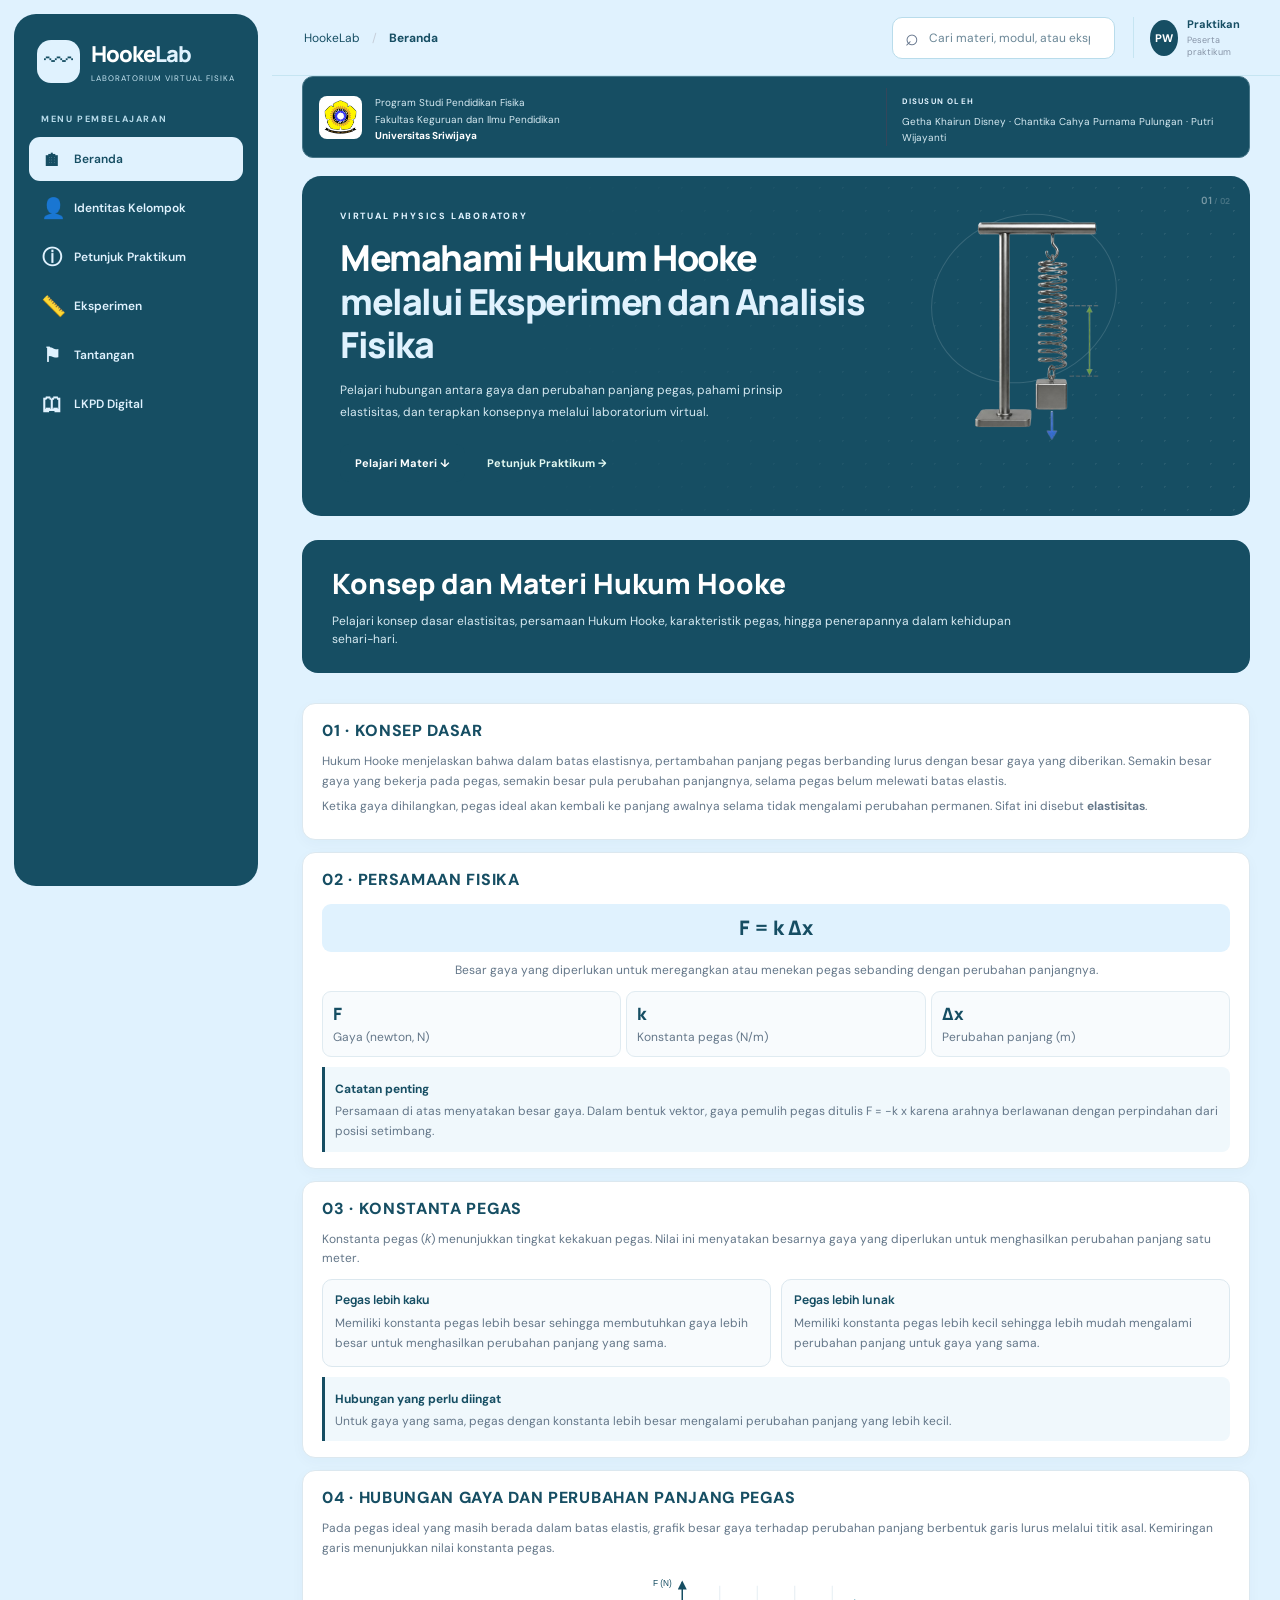
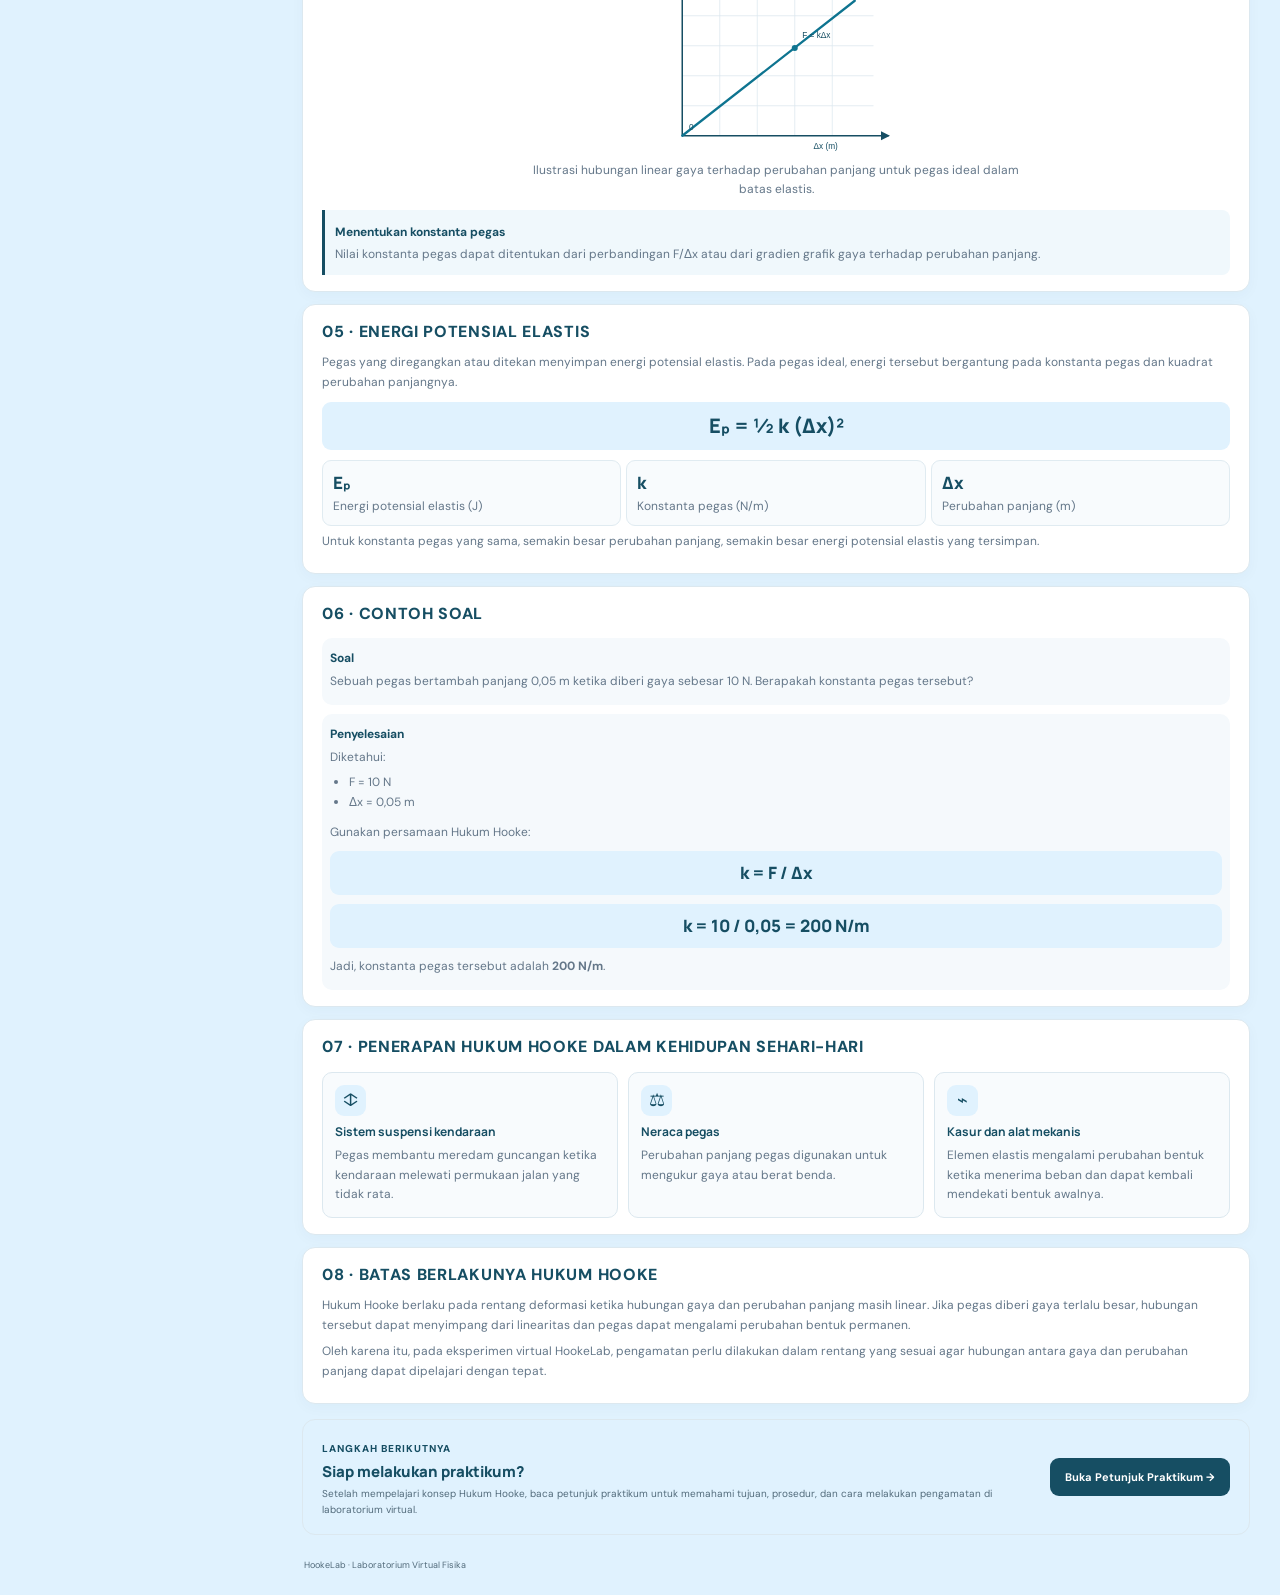
==== commit 977e5e4b: "Update tema warna dan pencarian HookeLab" ====
--- a/index.html
+++ b/index.html
@@ -1,13 +1,13 @@
+
 <!DOCTYPE html>
 <html lang="id">
 <head>
   <meta charset="UTF-8">
   <meta name="viewport" content="width=device-width,initial-scale=1">
-  <meta name="theme-color" content="#101b2e">
+  <meta name="theme-color" content="#164E63">
   <title>HookeLab | Beranda</title>
   <link rel="stylesheet" href="style.css">
   <script src="js/common.js" defer></script>
-  <script src="js/home.js" defer></script>
 </head>
 <body>
 <div class="app-shell">
@@ -22,24 +22,14 @@
 
     <div class="side-label">MENU PEMBELAJARAN</div>
     <nav class="main-nav">
-      <a class="nav-link active" href="index.html"><span>⌂</span>Beranda</a>
-      <a class="nav-link" href="identitas.html"><span>♙</span>Identitas Kelompok</a>
+      <a class="nav-link active" href="index.html"><span>🏠︎</span>Beranda</a>
+      <a class="nav-link" href="identitas.html"><span>👤</span>Identitas Kelompok</a>
       <a class="nav-link" href="petunjuk.html"><span>ⓘ</span>Petunjuk Praktikum</a>
-      <a class="nav-link" href="modul.html"><span>▤</span>Eksperimen</a>
+      <a class="nav-link" href="modul.html"><span>📏</span>Eksperimen</a>
       <a class="nav-link" href="tantangan.html"><span>⚑</span>Tantangan</a>
-      <a class="nav-link" href="lkpd.html"><span>☷</span>LKPD Digital</a>
+      <a class="nav-link" href="lkpd.html"><span>🕮</span>LKPD Digital</a>
     </nav>
 
-    <div class="sidebar-bottom">
-      <div class="sidebar-tip">
-        <b>✦</b>
-        <div>
-          <strong>Ruang eksplorasi</strong>
-          <p>Belajar fisika lewat eksperimen.</p>
-        </div>
-      </div>
-      <small class="status"><i></i> Sistem pembelajaran aktif</small>
-    </div>
   </aside>
 
   <div class="page-area">
@@ -47,10 +37,15 @@
       <button class="menu-toggle" id="menuToggle" aria-label="Buka menu">☰</button>
       <div class="breadcrumb">HookeLab <span>/</span> <b>Beranda</b></div>
       <div class="top-actions">
-        <div class="search">
-          <span>⌕</span>
-          <input id="siteSearch" placeholder="Cari modul atau materi..." aria-label="Cari modul atau materi">
-        </div>
+       <div class="home-search">
+  <span class="home-search-icon">⌕</span>
+  <input
+  type="search"
+  id="siteSearch"
+  placeholder="Cari materi, modul, atau eksperimen..."
+  autocomplete="off"
+>
+</div>
         <div class="profile">
           <span class="avatar">PW</span>
           <div><b>Praktikan</b><small>Peserta praktikum</small></div>
@@ -59,6 +54,8 @@
     </header>
 
     <main class="content">
+
+      <!-- IDENTITAS INSTITUSI -->
       <div class="institution-strip">
         <div class="institution-logo">
           <img src="assets/logo-unsri.png" alt="Logo Universitas Sriwijaya">
@@ -74,15 +71,22 @@
         </div>
       </div>
 
+      <!-- HERO BERANDA -->
       <section class="hero">
         <div class="dots"></div>
         <div class="hero-copy">
           <label>VIRTUAL PHYSICS LABORATORY</label>
-          <h1>Memahami Hukum Hooke<br><em>melalui Eksperimen dan Analisis Fisika</em></h1>
-          <p>Jelajahi Hukum Hooke melalui eksperimen, pengamatan, dan analisis data secara interaktif.</p>
+          <h1>Memahami Hukum Hooke
+            <br><em>melalui Eksperimen dan Analisis Fisika</em>
+          </h1>
+          <p>
+            Pelajari hubungan antara gaya dan perubahan panjang pegas,
+            pahami prinsip elastisitas, dan terapkan konsepnya melalui
+            laboratorium virtual.
+          </p>
           <div class="actions">
-            <a class="btn mint" href="modul.html">Jelajahi modul ↗</a>
-            <a class="text-link" href="petunjuk.html">Mulai dari petunjuk →</a>
+            <a class="btn mint" href="#materi-hooke">Pelajari Materi ↓</a>
+            <a class="text-link" href="petunjuk.html">Petunjuk Praktikum →</a>
           </div>
         </div>
 
@@ -92,137 +96,277 @@
             <img src="assets/pegas.png" alt="Ilustrasi eksperimen pegas dan beban">
           </div>
         </div>
-        <span class="hero-index">01 <small>/ 05</small></span>
+        <span class="hero-index">01 <small>/ 02</small></span>
       </section>
 
-      <section class="section">
-        <div class="section-head">
-          <div>
-            <label>RINGKASAN BELAJAR</label>
-            <h2>Selamat datang di laboratorium Virtual</h2>
-            <p>Semua yang kamu perlukan untuk memulai praktikum.</p>
-          </div>
-          <a class="text-link" href="modul.html">Lihat semua eksperimen →</a>
-        </div>
-
-        <div class="stats">
-          <article class="stat">
-            <span class="stat-icon mint-bg">▤</span>
-            <div>
-              <small>Eksperimen tersedia</small>
-              <strong>04</strong>
-              <p>Eksperimen terstruktur</p>
-            </div>
-          </article>
-          <article class="stat">
-            <span class="stat-icon blue-bg">◉</span>
-            <div>
-              <small>Progres belajar</small>
-              <strong>0<sup>%</sup></strong>
-              <p>Perjalanan praktikummu</p>
-              <div class="progress"><i></i></div>
-            </div>
-          </article>
-          <article class="stat">
-            <span class="stat-icon amber-bg">◎</span>
-            <div>
-              <small>Konsep utama</small>
-              <strong class="concept-stat">Hukum Hooke</strong>
-              <p>Elastisitas dan gaya pegas</p>
-            </div>
-          </article>
-        </div>
+      <!-- MATERI HUKUM HOOKE -->
+      <section class="hm-section" id="materi-hooke">
+        <div class="hm-heading">
+          <h2>Konsep dan Materi Hukum Hooke</h2>
+          <p>
+            Pelajari konsep dasar elastisitas, persamaan Hukum Hooke,
+            karakteristik pegas, hingga penerapannya dalam kehidupan sehari-hari.
+          </p>
+        </div>
+
+        <!-- Konsep dasar -->
+        <article class="hm-card">
+          <span class="hm-number">01 · KONSEP DASAR</span>
+          <p>
+            Hukum Hooke menjelaskan bahwa dalam batas elastisnya,
+            pertambahan panjang pegas berbanding lurus dengan besar gaya
+            yang diberikan. Semakin besar gaya yang bekerja pada pegas,
+            semakin besar pula perubahan panjangnya, selama pegas belum
+            melewati batas elastis.
+          </p>
+          <p>
+            Ketika gaya dihilangkan, pegas ideal akan kembali ke panjang
+            awalnya selama tidak mengalami perubahan permanen.
+            Sifat ini disebut <strong>elastisitas</strong>.
+          </p>
+        </article>
+
+        <!-- Rumus -->
+        <article class="hm-card hm-formula-card">
+          <span class="hm-number">02 · PERSAMAAN FISIKA</span>
+          <div class="hm-formula">F = k Δx</div>
+          <p class="hm-formula-note">
+            Besar gaya yang diperlukan untuk meregangkan atau menekan
+            pegas sebanding dengan perubahan panjangnya.
+          </p>
+
+          <div class="hm-symbols">
+            <div>
+              <strong>F</strong>
+              <span>Gaya (newton, N)</span>
+            </div>
+            <div>
+              <strong>k</strong>
+              <span>Konstanta pegas (N/m)</span>
+            </div>
+            <div>
+              <strong>Δx</strong>
+              <span>Perubahan panjang (m)</span>
+            </div>
+          </div>
+
+          <div class="hm-note">
+            <strong>Catatan penting</strong>
+            <p>
+              Persamaan di atas menyatakan besar gaya. Dalam bentuk
+              vektor, gaya pemulih pegas ditulis F = −k x karena arahnya
+              berlawanan dengan perpindahan dari posisi setimbang.
+            </p>
+          </div>
+        </article>
+
+        <!-- Konstanta pegas -->
+        <article class="hm-card">
+          <span class="hm-number">03 · KONSTANTA PEGAS</span>
+          <p>
+            Konstanta pegas (<em>k</em>) menunjukkan tingkat kekakuan
+            pegas. Nilai ini menyatakan besarnya gaya yang diperlukan
+            untuk menghasilkan perubahan panjang satu meter.
+          </p>
+          <div class="hm-two-columns">
+            <div class="hm-mini-card">
+              <h4>Pegas lebih kaku</h4>
+              <p>
+                Memiliki konstanta pegas lebih besar sehingga membutuhkan
+                gaya lebih besar untuk menghasilkan perubahan panjang yang sama.
+              </p>
+            </div>
+            <div class="hm-mini-card">
+              <h4>Pegas lebih lunak</h4>
+              <p>
+                Memiliki konstanta pegas lebih kecil sehingga lebih mudah
+                mengalami perubahan panjang untuk gaya yang sama.
+              </p>
+            </div>
+          </div>
+          <div class="hm-note">
+            <strong>Hubungan yang perlu diingat</strong>
+            <p>
+              Untuk gaya yang sama, pegas dengan konstanta lebih besar
+              mengalami perubahan panjang yang lebih kecil.
+            </p>
+          </div>
+        </article>
+
+        <!-- Grafik -->
+        <article class="hm-card">
+          <span class="hm-number">04 · HUBUNGAN GAYA DAN PERUBAHAN PANJANG PEGAS</span>
+          <p>
+            Pada pegas ideal yang masih berada dalam batas elastis,
+            grafik besar gaya terhadap perubahan panjang berbentuk
+            garis lurus melalui titik asal. Kemiringan garis menunjukkan
+            nilai konstanta pegas.
+          </p>
+
+          <div class="hm-graph-wrap">
+            <svg viewBox="0 0 360 245" role="img"
+                 aria-label="Grafik gaya terhadap perubahan panjang berupa garis lurus melalui titik asal">
+              <defs>
+                <marker id="hmArrow" markerWidth="7" markerHeight="7"
+                        refX="5" refY="3" orient="auto">
+                  <path d="M0,0 L6,3 L0,6 Z" fill="#164E63"/>
+                </marker>
+              </defs>
+              <g stroke="#dbe7ee" stroke-width="1">
+                <line x1="55" y1="185" x2="310" y2="185"/>
+                <line x1="55" y1="145" x2="310" y2="145"/>
+                <line x1="55" y1="105" x2="310" y2="105"/>
+                <line x1="55" y1="65" x2="310" y2="65"/>
+                <line x1="105" y1="225" x2="105" y2="25"/>
+                <line x1="155" y1="225" x2="155" y2="25"/>
+                <line x1="205" y1="225" x2="205" y2="25"/>
+                <line x1="255" y1="225" x2="255" y2="25"/>
+              </g>
+              <g stroke="#164E63" stroke-width="2" fill="none"
+                 marker-end="url(#hmArrow)">
+                <line x1="55" y1="225" x2="55" y2="20"/>
+                <line x1="55" y1="225" x2="330" y2="225"/>
+              </g>
+              <line x1="55" y1="225" x2="285" y2="45"
+                    stroke="#0e7490" stroke-width="3"
+                    stroke-linecap="round"/>
+              <circle cx="205" cy="108" r="4" fill="#0e7490"/>
+              <g fill="#164E63" font-size="11" font-family="Arial, sans-serif">
+                <text x="16" y="25">F (N)</text>
+                <text x="230" y="242">Δx (m)</text>
+                <text x="64" y="217">0</text>
+                <text x="215" y="94">F = kΔx</text>
+              </g>
+            </svg>
+          </div>
+          <p class="hm-caption">
+            Ilustrasi hubungan linear gaya terhadap perubahan panjang
+            untuk pegas ideal dalam batas elastis.
+          </p>
+          <div class="hm-note">
+            <strong>Menentukan konstanta pegas</strong>
+            <p>
+              Nilai konstanta pegas dapat ditentukan dari perbandingan
+              F/Δx atau dari gradien grafik gaya terhadap perubahan panjang.
+            </p>
+          </div>
+        </article>
+
+        <!-- Energi potensial -->
+        <article class="hm-card">
+          <span class="hm-number">05 · ENERGI POTENSIAL ELASTIS</span>
+          <p>
+            Pegas yang diregangkan atau ditekan menyimpan energi potensial
+            elastis. Pada pegas ideal, energi tersebut bergantung pada
+            konstanta pegas dan kuadrat perubahan panjangnya.
+          </p>
+          <div class="hm-formula">Eₚ = ½ k (Δx)²</div>
+          <div class="hm-symbols">
+            <div>
+              <strong>Eₚ</strong>
+              <span>Energi potensial elastis (J)</span>
+            </div>
+            <div>
+              <strong>k</strong>
+              <span>Konstanta pegas (N/m)</span>
+            </div>
+            <div>
+              <strong>Δx</strong>
+              <span>Perubahan panjang (m)</span>
+            </div>
+          </div>
+          <p>
+            Untuk konstanta pegas yang sama, semakin besar perubahan panjang,
+            semakin besar energi potensial elastis yang tersimpan.
+          </p>
+        </article>
+
+        <!-- Contoh soal -->
+        <article class="hm-card">
+          <span class="hm-number">06 · CONTOH SOAL</span>
+          <div class="hm-question">
+            <strong>Soal</strong>
+            <p>
+              Sebuah pegas bertambah panjang 0,05 m ketika diberi gaya
+              sebesar 10 N. Berapakah konstanta pegas tersebut?
+            </p>
+          </div>
+          <div class="hm-solution">
+            <strong>Penyelesaian</strong>
+            <p>Diketahui:</p>
+            <ul>
+              <li>F = 10 N</li>
+              <li>Δx = 0,05 m</li>
+            </ul>
+            <p>Gunakan persamaan Hukum Hooke:</p>
+            <div class="hm-formula">k = F / Δx</div>
+            <div class="hm-formula">k = 10 / 0,05 = 200 N/m</div>
+            <p>
+              Jadi, konstanta pegas tersebut adalah <strong>200 N/m</strong>.
+            </p>
+          </div>
+        </article>
+
+        <!-- Penerapan -->
+        <article class="hm-card">
+          <span class="hm-number">07 · PENERAPAN HUKUM HOOKE DALAM KEHIDUPAN SEHARI-HARI</span>
+          <div class="hm-applications">
+            <div>
+              <span class="hm-app-icon">↕</span>
+              <h4>Sistem suspensi kendaraan</h4>
+              <p>Pegas membantu meredam guncangan ketika kendaraan melewati permukaan jalan yang tidak rata.</p>
+            </div>
+            <div>
+              <span class="hm-app-icon">⚖</span>
+              <h4>Neraca pegas</h4>
+              <p>Perubahan panjang pegas digunakan untuk mengukur gaya atau berat benda.</p>
+            </div>
+            <div>
+              <span class="hm-app-icon">⌁</span>
+              <h4>Kasur dan alat mekanis</h4>
+              <p>Elemen elastis mengalami perubahan bentuk ketika menerima beban dan dapat kembali mendekati bentuk awalnya.</p>
+            </div>
+          </div>
+        </article>
+
+        <!-- Batas elastis -->
+        <article class="hm-card">
+          <span class="hm-number">08 · BATAS BERLAKUNYA HUKUM HOOKE</span>
+          <p>
+            Hukum Hooke berlaku pada rentang deformasi ketika hubungan
+            gaya dan perubahan panjang masih linear. Jika pegas diberi
+            gaya terlalu besar, hubungan tersebut dapat menyimpang dari
+            linearitas dan pegas dapat mengalami perubahan bentuk permanen.
+          </p>
+          <p>
+            Oleh karena itu, pada eksperimen virtual HookeLab, pengamatan
+            perlu dilakukan dalam rentang yang sesuai agar hubungan antara
+            gaya dan perubahan panjang dapat dipelajari dengan tepat.
+          </p>
+        </article>
       </section>
 
-      <section class="section">
-        <div class="section-head">
-          <div>
-            <label>MULAI PERJALANANMU</label>
-            <h2>Modul pembelajaran</h2>
-            <p>Pilih eksperimen sesuai tahapan praktikum.</p>
-          </div>
-          <a class="text-link" href="modul.html">Jelajahi eksperimen →</a>
-        </div>
-
-        <div class="preview-grid">
-          <a class="module-card" href="modul.html">
-            <div class="card-top"><b class="number">01</b><span class="tag">DASAR</span></div>
-            <div class="art"><img src="assets/pegas-beban.png" alt="Eksperimen Beban dan Pegas"></div>
-            <h3>Eksperimen Beban dan Pegas</h3>
-            <p>Amati perubahan panjang pegas ketika massa beban divariasikan. Kumpulkan data untuk menentukan konstanta pegas.</p>
-            <div class="card-bottom">Buka eksperimen <span>↗</span></div>
-          </a>
-
-          <a class="module-card" href="modul.html">
-            <div class="card-top"><b class="number blue-number">02</b><span class="tag">KONSEP</span></div>
-            <div class="art"><img src="assets/gaya-pegas.png" alt="Gaya pada Pegas"></div>
-            <h3>Gaya pada Pegas</h3>
-            <p>Pelajari arah gaya dan hubungan antara gaya tarik dengan perpindahan pegas.</p>
-            <div class="card-bottom">Buka simulasi <span>↗</span></div>
-          </a>
-
-          <a class="module-card" href="modul.html">
-            <div class="card-top"><b class="number blue-number">03</b><span class="tag">EKSPLORASI</span></div>
-            <div class="art"><img src="assets/susunan-pegas.png" alt="Susunan Pegas"></div>
-            <h3>Susunan Pegas</h3>
-            <p>Bandingkan susunan seri dan paralel serta prediksi konstanta pegas pengganti.</p>
-            <div class="card-bottom">Buka eksperimen <span>↗</span></div>
-          </a>
-
-          <a class="module-card" href="modul.html">
-            <div class="card-top"><b class="number amber-number">04</b><span class="tag">ANALISIS</span></div>
-            <div class="art"><img src="assets/energi-pegas.png" alt="Energi pada Sistem Pegas"></div>
-            <h3>Energi pada Sistem Pegas</h3>
-            <p>Hubungkan pertambahan panjang dengan energi potensial elastis.</p>
-            <div class="card-bottom">Buka eksperimen <span>↗</span></div>
-          </a>
-        </div>
-      </section>
-
-      <section class="section">
-        <div class="section-head">
-          <div>
-            <label>UJI PEMAHAMAN</label>
-            <h2>Tantangan Pegas Misteri</h2>
-            <p>Terapkan konsep Hukum Hooke untuk memecahkan tantangan interaktif.</p>
-          </div>
-          <a class="text-link" href="tantangan.html">Mulai tantangan →</a>
-        </div>
-
-        <a class="module-card" href="tantangan.html">
-          <div class="card-top"><b class="number amber-number">01</b><span class="tag">TANTANGAN</span></div>
-          <div class="art"><img src="assets/pegas-misteri.png" alt="Tebak Pegas Misteri"></div>
-          <h3>Tebak Pegas Misteri</h3>
-          <p>Gunakan pengamatan dan penalaran untuk memperkirakan massa atau konstanta pegas yang belum diketahui.</p>
-          <div class="card-bottom">Mulai tantangan <span>↗</span></div>
+      <!-- NAVIGASI KE PETUNJUK PRAKTIKUM -->
+      <section class="hm-next">
+        <div class="hm-next-copy">
+          <span class="hm-eyebrow">LANGKAH BERIKUTNYA</span>
+          <h2>Siap melakukan praktikum?</h2>
+          <p>
+            Setelah mempelajari konsep Hukum Hooke, baca petunjuk praktikum
+            untuk memahami tujuan, prosedur, dan cara melakukan pengamatan
+            di laboratorium virtual.
+          </p>
+        </div>
+        <a class="btn dark" href="petunjuk.html">
+          Buka Petunjuk Praktikum →
         </a>
       </section>
 
-      <section class="bottom-grid">
-        <article class="concept">
-          <div>
-            <label>KONSEP FISIKA</label>
-            <h2>Hukum Hooke</h2>
-            <p>Dalam batas elastis, gaya pada pegas sebanding dengan pertambahan panjangnya.</p>
-            <a class="text-link" href="petunjuk.html">Pelajari konsep →</a>
-          </div>
-          <div class="equation">
-            <small>Gaya dan pertambahan panjang</small>
-            <strong>F = kΔx</strong>
-            <small>F (N) · k (N/m) · Δx (m)</small>
-          </div>
-        </article>
-        <article class="next">
-          <label>LANGKAH BERIKUTNYA</label>
-          <h3>Siap memulai praktikum?</h3>
-          <p>Baca petunjuk terlebih dahulu agar kegiatan eksperimen berjalan terarah.</p>
-          <a class="btn dark" href="petunjuk.html">Buka petunjuk →</a>
-        </article>
-      </section>
-
-      <footer class="footer"><span>HookeLab · Laboratorium Virtual Fisika</span></footer>
+      <footer class="footer">
+        <span>HookeLab · Laboratorium Virtual Fisika</span>
+      </footer>
     </main>
   </div>
 </div>
 </body>
-</html>+</html>
--- a/style.css
+++ b/style.css
@@ -1,6 +1,30 @@
 @import url('https://fonts.googleapis.com/css2?family=DM+Sans:wght@400;500;600;700&family=Manrope:wght@400;500;600;700;800&display=swap');
-:root
-{--navy:#101b2e;--ink:#192a43;--muted:#78869b;--line:#e4eaf1;--canvas:#f5f7fb;--mint:#24c99a;--green:#087f68;--blue:#4777d8;--amber:#f3b65c;font-family:'DM Sans',sans-serif;color:var(--ink)}*{box-sizing:border-box}body{margin:0;background:var(--canvas);min-width:320px}a{text-decoration:none;color:inherit}button,input{font:inherit}.sidebar{position:fixed;z-index:30;inset:14px auto 14px 14px;width:244px;display:flex;flex-direction:column;padding:22px 15px 15px;background:var(--navy);color:#e9eff8;border-radius:22px}.brand{display:flex;align-items:center;gap:11px;padding:3px 8px 30px}.brand-mark{width:43px;height:43px;display:grid;place-items:center;border-radius:14px;background:linear-gradient(145deg,#2dd4a4,#0c806b);font-size:29px;color:#fff}.brand strong{display:block;font:800 22px Manrope;letter-spacing:-1px}.brand strong span{color:#36d7ac}.brand small{display:block;margin-top:4px;font-size:8px;letter-spacing:1px;color:#91a2ba}.side-label{padding:0 12px 12px;color:#71829b;font-size:9px;font-weight:700;letter-spacing:1.6px}.main-nav{display:grid;gap:5px}.nav-link{min-height:44px;display:flex;align-items:center;gap:12px;padding:0 12px;border-radius:11px;color:#a5b3c7;font-size:12px;font-weight:600}.nav-link span{width:21px;text-align:center;font-size:20px}.nav-link:hover{background:#ffffff0b;color:white}.nav-link.active{background:linear-gradient(100deg,#11b987,#2bd0a0);color:white;box-shadow:0 7px 17px #13b9872b}.sidebar-bottom{margin-top:auto}.sidebar-tip{display:flex;gap:10px;padding:14px 10px;border:1px solid #ffffff13;background:#ffffff07;border-radius:13px}.sidebar-tip>b{display:grid;place-items:center;width:29px;height:29px;background:#1d755f;border-radius:9px;color:#72f0ca}.sidebar-tip strong{font-size:11px}.sidebar-tip p{margin:4px 0 0;color:#91a2ba;font-size:10px}.status{display:block;padding:17px 7px 2px;color:#8b9bb1;font-size:9px}.status i{display:inline-block;width:7px;height:7px;border-radius:50%;background:#2dd4a4;margin-right:7px}.page-area{margin-left:272px;min-height:100vh}.topbar{height:76px;position:sticky;top:0;z-index:20;display:flex;align-items:center;justify-content:space-between;gap:20px;padding:0 32px;background:#ffffffed;border-bottom:1px solid var(--line);backdrop-filter:blur(14px)}.breadcrumb{font-size:12px;color:#98a3b4}.breadcrumb span{padding:0 9px;color:#c6ced9}.breadcrumb b{color:var(--ink)}.top-actions{display:flex;align-items:center;gap:18px}.search{height:37px;width:min(280px,28vw);display:flex;align-items:center;gap:9px;padding:0 11px;border:1px solid #e1e7ef;border-radius:10px;background:#f9fafc;color:#8390a4}.search>span{font-size:22px}.search input{width:100%;min-width:0;border:0;outline:0;background:transparent;font-size:11px}.profile{display:flex;align-items:center;gap:9px;padding-left:16px;border-left:1px solid var(--line)}.avatar{width:36px;height:36px;display:grid;place-items:center;border-radius:50%;background:var(--green);color:white;font-size:11px;font-weight:800}.profile b,.profile small{display:block}.profile b{font-size:11px}.profile small{margin-top:3px;font-size:9px;color:#8794a7}.menu-toggle{display:none}.content{max-width:1600px;margin:auto;padding:28px 30px 20px}.hero{position:relative;isolation:isolate;min-height:258px;display:flex;align-items:center;overflow:hidden;padding:34px 38px;border-radius:19px;background:linear-gradient(112deg,#102740,#10334b 56%,#075f58);color:#fff}.dots{position:absolute;z-index:-1;inset:0;background-image:radial-gradient(#ffffff24 1px,transparent 1px);background-size:23px 23px;opacity:.6;mask-image:linear-gradient(90deg,transparent 20%,#000)}.hero-copy{position:relative;z-index:2;max-width:600px}.hero label,.page-hero label,.concept label{display:block;color:#5ce2bd;font-size:9px;font-weight:800;letter-spacing:1.8px}.hero h1{margin:14px 0 0;font:800 clamp(25px,2.8vw,36px)/1.22 Manrope;letter-spacing:-1.4px}.hero h1 em{font-style:normal;color:#45dfb4}.hero p{max-width:460px;margin:13px 0 21px;color:#c0cfdf;font-size:12px;line-height:1.8}.actions{display:flex;align-items:center;gap:22px}.btn{min-height:38px;display:inline-flex;align-items:center;justify-content:center;gap:10px;padding:0 15px;border:0;border-radius:9px;font-size:11px;font-weight:700}.mint{background:#2bd0a0;color:#073b36}.dark{background:var(--navy);color:#fff}.text-link{color:var(--green);font-size:11px;font-weight:700}.hero .text-link{color:#e2f8f1}.hero-visual{position:absolute;right:7%;top:0;bottom:0;width:29%;min-width:210px}.orbit{position:absolute;width:190px;height:165px;top:40px;left:20px;border:1px solid #ffffff24;border-radius:50%;transform:rotate(-25deg)}.spring{position:absolute;left:48%;top:32px;width:60px;height:180px}.spring>i{display:block;width:43px;height:120px;margin:8px auto 0;border-left:3px solid #50dcb6;border-right:3px solid #50dcb6;background:repeating-linear-gradient(to bottom,transparent 0 5px,#50dcb6 5px 9px,transparent 9px 14px)}.spring>b{display:block;width:64px;height:43px;margin:-1px 0 0 -2px;border:2px solid #79f0d0;border-radius:9px;background:linear-gradient(140deg,#2bd0a0,#087f68)}.formula{position:absolute;padding:8px 11px;border:1px solid #ffffff24;border-radius:9px;background:#ffffff12;color:#b8ffea;font:700 12px Manrope}.f1{top:45px;right:0}.f2{bottom:57px;left:0}.hero-visual>small{position:absolute;right:0;bottom:24px;color:#c6e5df;font-size:9px}.hero-index{position:absolute;right:20px;top:17px;color:#ffffff6b;font:700 10px Manrope}.hero-index small{color:#ffffff35}.section{margin-top:31px}.section-head{display:flex;align-items:end;justify-content:space-between;gap:18px;margin-bottom:17px}.section-head label,.page-title label{display:block;margin-bottom:8px;color:#7489a6;font-size:9px;font-weight:800;letter-spacing:1.7px}.section-head h2{margin:0;font:800 19px Manrope;letter-spacing:-.6px}.section-head p,.page-title p{margin:6px 0 0;color:var(--muted);font-size:11px}.section-head>.text-link{white-space:nowrap;margin-bottom:4px}.stats{display:grid;grid-template-columns:repeat(3,minmax(0,1fr));gap:14px}.stat{position:relative;min-height:108px;display:flex;align-items:flex-start;gap:13px;padding:17px;border:1px solid var(--line);border-radius:15px;background:#fff;box-shadow:0 8px 26px #162a4808}.stat-icon{flex:none;width:38px;height:38px;display:grid;place-items:center;border-radius:12px;font-size:19px}.mint-bg{background:#e2f8f0;color:#0a9b74}.blue-bg{background:#eaf0ff;color:#4777d8}.amber-bg{background:#fff3df;color:#d99732}.stat small{display:block;color:#8491a5;font-size:10px}.stat strong{display:block;margin-top:5px;font:800 22px Manrope}.stat strong sup{font-size:13px}.stat p{margin:4px 0 0;color:#9aa5b5;font-size:9px}.concept-stat{font-size:16px!important}.progress{width:85px;height:4px;margin-top:8px;background:#e9eef5;border-radius:8px}.progress i{display:block;width:0;height:100%;background:var(--mint)}.
+ 
+:root {
+  --navy: #164E63;
+  --ink: #164E63;
+  --muted: #526B7B;
+  --line: #C6E5F2;
+  --canvas: #E0F2FE;
+  --mint: #164E63;
+  --green: #164E63;
+  --blue: #164E63;
+  --amber: #164E63;
+
+  --primary: #164E63;
+  --secondary: #164E63;
+  --background: #E0F2FE;
+  --surface: #FFFFFF;
+  --text: #164E63;
+
+  font-family: 'DM Sans', sans-serif;
+  color: var(--ink);
+}
+ 
+*{box-sizing:border-box}body{margin:0;background:var(--canvas);min-width:320px}a{text-decoration:none;color:inherit}button,input{font:inherit}.sidebar{position:fixed;z-index:30;inset:14px auto 14px 14px;width:244px;display:flex;flex-direction:column;padding:22px 15px 15px;background:var(--navy);color:#e9eff8;border-radius:22px}.brand{display:flex;align-items:center;gap:11px;padding:3px 8px 30px}.brand-mark{width:43px;height:43px;display:grid;place-items:center;border-radius:14px;background:linear-gradient(145deg,#2dd4a4,#0c806b);font-size:29px;color:#fff}.brand strong{display:block;font:800 22px Manrope;letter-spacing:-1px}.brand strong span{color:#36d7ac}.brand small{display:block;margin-top:4px;font-size:8px;letter-spacing:1px;color:#91a2ba}.side-label{padding:0 12px 12px;color:#71829b;font-size:9px;font-weight:700;letter-spacing:1.6px}.main-nav{display:grid;gap:5px}.nav-link{min-height:44px;display:flex;align-items:center;gap:12px;padding:0 12px;border-radius:11px;color:#a5b3c7;font-size:12px;font-weight:600}.nav-link span{width:21px;text-align:center;font-size:20px}.nav-link:hover{background:#ffffff0b;color:white}.nav-link.active{background:linear-gradient(100deg,#11b987,#2bd0a0);color:white;box-shadow:0 7px 17px #13b9872b}.sidebar-bottom{margin-top:auto}.sidebar-tip{display:flex;gap:10px;padding:14px 10px;border:1px solid #ffffff13;background:#ffffff07;border-radius:13px}.sidebar-tip>b{display:grid;place-items:center;width:29px;height:29px;background:#1d755f;border-radius:9px;color:#72f0ca}.sidebar-tip strong{font-size:11px}.sidebar-tip p{margin:4px 0 0;color:#91a2ba;font-size:10px}.status{display:block;padding:17px 7px 2px;color:#8b9bb1;font-size:9px}.status i{display:inline-block;width:7px;height:7px;border-radius:50%;background:#2dd4a4;margin-right:7px}.page-area{margin-left:272px;min-height:100vh}.topbar{height:76px;position:sticky;top:0;z-index:20;display:flex;align-items:center;justify-content:space-between;gap:20px;padding:0 32px;background:#ffffffed;border-bottom:1px solid var(--line);backdrop-filter:blur(14px)}.breadcrumb{font-size:12px;color:#98a3b4}.breadcrumb span{padding:0 9px;color:#c6ced9}.breadcrumb b{color:var(--ink)}.top-actions{display:flex;align-items:center;gap:18px}.search{height:37px;width:min(280px,28vw);display:flex;align-items:center;gap:9px;padding:0 11px;border:1px solid #e1e7ef;border-radius:10px;background:#f9fafc;color:#8390a4}.search>span{font-size:22px}.search input{width:100%;min-width:0;border:0;outline:0;background:transparent;font-size:11px}.profile{display:flex;align-items:center;gap:9px;padding-left:16px;border-left:1px solid var(--line)}.avatar{width:36px;height:36px;display:grid;place-items:center;border-radius:50%;background:var(--green);color:white;font-size:11px;font-weight:800}.profile b,.profile small{display:block}.profile b{font-size:11px}.profile small{margin-top:3px;font-size:9px;color:#8794a7}.menu-toggle{display:none}.content{max-width:1600px;margin:auto;padding:0px 30px 20px}.hero{position:relative;isolation:isolate;min-height:258px;display:flex;align-items:center;overflow:hidden;padding:34px 38px;border-radius:19px;background:linear-gradient(112deg,#102740,#10334b 56%,#075f58);color:#fff}.dots{position:absolute;z-index:-1;inset:0;background-image:radial-gradient(#ffffff24 1px,transparent 1px);background-size:23px 23px;opacity:.6;mask-image:linear-gradient(90deg,transparent 20%,#000)}.hero-copy{position:relative;z-index:2;max-width:600px}.hero label,
+.page-hero label,.concept label{display:block;color:#5ce2bd;font-size:9px;font-weight:800;letter-spacing:1.8px}.hero h1{margin:14px 0 0;font:800 clamp(25px,2.8vw,36px)/1.22 Manrope;letter-spacing:-1.4px}.hero h1 em{font-style:normal;color:#45dfb4}.hero p{max-width:460px;margin:13px 0 21px;color:#c0cfdf;font-size:12px;line-height:1.8}.actions{display:flex;align-items:center;gap:22px}.btn{min-height:38px;display:inline-flex;align-items:center;justify-content:center;gap:10px;padding:0 15px;border:0;border-radius:9px;font-size:11px;font-weight:700}.mint{background:#2bd0a0;color:#073b36}.dark{background:var(--navy);color:#fff}.text-link{color:var(--green);font-size:11px;font-weight:700}.hero .text-link{color:#e2f8f1}.hero-visual{position:absolute;right:7%;top:0;bottom:0;width:29%;min-width:210px}.orbit{position:absolute;width:190px;height:165px;top:40px;left:20px;border:1px solid #ffffff24;border-radius:50%;transform:rotate(-25deg)}.spring{position:absolute;left:48%;top:32px;width:60px;height:180px}.spring>i{display:block;width:43px;height:120px;margin:8px auto 0;border-left:3px solid #50dcb6;border-right:3px solid #50dcb6;background:repeating-linear-gradient(to bottom,transparent 0 5px,#50dcb6 5px 9px,transparent 9px 14px)}.spring>b{display:block;width:64px;height:43px;margin:-1px 0 0 -2px;border:2px solid #79f0d0;border-radius:9px;background:linear-gradient(140deg,#2bd0a0,#087f68)}.formula{position:absolute;padding:8px 11px;border:1px solid #ffffff24;border-radius:9px;background:#ffffff12;color:#b8ffea;font:700 12px Manrope}.f1{top:45px;right:0}.f2{bottom:57px;left:0}.hero-visual>small{position:absolute;right:0;bottom:24px;color:#c6e5df;font-size:9px}.hero-index{position:absolute;right:20px;top:17px;color:#ffffff6b;font:700 10px Manrope}.hero-index small{color:#ffffff35}.section{margin-top:31px}.section-head{display:flex;align-items:end;justify-content:space-between;gap:18px;margin-bottom:17px}.section-head label,
+.page-title label{display:block;margin-bottom:8px;color:#7489a6;font-size:9px;font-weight:800;letter-spacing:1.7px}.section-head h2{margin:0;font:800 19px Manrope;letter-spacing:-.6px}.section-head p,
+.page-title p{margin:6px 0 0;color:var(--muted);font-size:11px}.section-head>.text-link{white-space:nowrap;margin-bottom:4px}.stats{display:grid;grid-template-columns:repeat(3,minmax(0,1fr));gap:14px}.stat{position:relative;min-height:108px;display:flex;align-items:flex-start;gap:13px;padding:17px;border:1px solid var(--line);border-radius:15px;background:#fff;box-shadow:0 8px 26px #162a4808}.stat-icon{flex:none;width:38px;height:38px;display:grid;place-items:center;border-radius:12px;font-size:19px}.mint-bg{background:#e2f8f0;color:#0a9b74}.blue-bg{background:#eaf0ff;color:#4777d8}.amber-bg{background:#fff3df;color:#d99732}.stat small{display:block;color:#8491a5;font-size:10px}.stat strong{display:block;margin-top:5px;font:800 22px Manrope}.stat strong sup{font-size:13px}.stat p{margin:4px 0 0;color:#9aa5b5;font-size:9px}.concept-stat{font-size:16px!important}.progress{width:85px;height:4px;margin-top:8px;background:#e9eef5;border-radius:8px}.progress i{display:block;width:0;height:100%;background:var(--mint)}.
 preview-grid {
   display: grid;
   grid-template-columns: repeat(5, minmax(0, 1fr));
@@ -32,10 +56,35 @@
   font-size: 8px;
   padding-top: 9px;
 }
-.module-card{min-width:0;padding:16px;border:1px solid var(--line);border-radius:15px;background:#fff;box-shadow:0 8px 26px #162a4808;transition:.2s}.module-card:hover{transform:translateY(-3px);border-color:#b8e9d9}.card-top{display:flex;align-items:center;justify-content:space-between}.number{display:grid;place-items:center;width:30px;height:30px;border-radius:9px;background:#ddf8ef;color:#078565;font:800 11px Manrope}.blue-number{background:#e8efff;color:#4777d8}.amber-number{background:#fff0d8;color:#c58a28}.tag{padding:5px 7px;border-radius:5px;background:#f1f4f8;color:#8995a8;font-size:8px;font-weight:800;letter-spacing:.7px}.art{height:100px;position:relative;display:grid;place-items:center;overflow:hidden;margin:12px 0;background:linear-gradient(145deg,#f5fbf9,#edf7f5);border-radius:10px;color:#4777d8;font:800 25px Manrope}.force-art{background:linear-gradient(145deg,#f2f6ff,#eaf0ff)}.energy-art{background:linear-gradient(145deg,#fffaf0,#fff3dc);color:#c78b29}.spring-art i{width:28px;height:64px;border-left:2px solid #22b990;border-right:2px solid #22b990;background:repeating-linear-gradient(to bottom,transparent 0 4px,#22b990 4px 7px,transparent 7px 11px)}.spring-art b{position:absolute;top:70px;width:42px;height:19px;border-radius:5px;background:#149b7a}.module-card h3,.module-list-card h3{margin:0;font:800 13px Manrope}.module-card p,.module-list-card p{min-height:34px;margin:8px 0 14px;color:#7c899c;font-size:10px;line-height:1.7}.card-bottom{display:flex;align-items:center;justify-content:space-between;gap:6px;padding-top:12px;border-top:1px solid #edf0f5;color:#8390a3;font-size:9px}.card-bottom span{color:var(--green);font-size:15px}.bottom-grid{display:grid;grid-template-columns:1.6fr 1fr;gap:14px;margin-top:28px}.concept{display:flex;justify-content:space-between;gap:20px;overflow:hidden;padding:24px;border-radius:16px;background:linear-gradient(115deg,#102740,#0b4d50);color:#fff}.concept h2{margin:10px 0;font:800 22px Manrope}.concept p{max-width:360px;color:#c2d2df;font-size:11px;line-height:1.8}.concept .text-link{color:#d7fff1}.equation{align-self:center;min-width:160px;display:flex;flex-direction:column;gap:9px;padding:18px;border:1px solid #ffffff22;border-radius:12px;background:#ffffff0b;text-align:center}.equation strong{color:#5ce2bd;font:800 28px Manrope}.equation small{color:#b9d1d7;font-size:9px}.next{padding:23px;border:1px solid var(--line);border-radius:16px;background:#fff}.next label{color:#7489a6}.next h3{margin:10px 0;font:800 16px Manrope}.next p{color:var(--muted);font-size:10px;line-height:1.7}.page-title{margin-bottom:24px}.page-title h1{margin:0;font:800 clamp(25px,3vw,34px) Manrope;letter-spacing:-1px}.page-title p{font-size:12px;line-height:1.7}.page-hero{padding:27px;border-radius:17px;background:linear-gradient(115deg,#102740,#0c5554);color:white;margin-bottom:22px}.page-hero h2{margin:12px 0 8px;font:800 24px Manrope}.page-hero p{max-width:670px;color:#c5d8e1;font-size:12px;line-height:1.8}.info-grid{display:grid;grid-template-columns:repeat(3,minmax(0,1fr));gap:14px;margin:18px 0}.info,.content-card{padding:21px;border:1px solid var(--line);border-radius:15px;background:#fff;box-shadow:0 8px 26px #162a4808}.info>b{color:#0a9b74;font-size:23px}.info h3,.content-card h2{font-family:Manrope}.info h3{font-size:13px}.info p,.content-card p,.content-card li{color:#718096;font-size:12px;line-height:1.8}.content-card h2{font-size:18px}.concept-detail{margin-top:16px;margin-bottom:20px}.concept-detail .equation{align-self:auto;background:#f1f7f5;border-color:#dcefe8;max-width:300px}.concept-detail .equation small{color:#64748b}.module-list-grid{display:grid;grid-template-columns:repeat(2,minmax(0,1fr));gap:15px}.module-list-card{padding:19px;border:1px solid var(--line);border-radius:15px;background:#fff;box-shadow:0 8px 26px #162a4808}.module-list-card h3{font-size:15px}.module-list-card p{min-height:0;font-size:11px}.availability{display:inline-block;padding:7px 10px;border-radius:7px;background:#f1f4f8;color:#8995a8;font-size:10px;font-weight:700}.placeholder{padding:35px;text-align:center;border:1px dashed #cfd9e6;border-radius:15px;background:#fff}.placeholder>div{font-size:35px;color:#1cb98d}.placeholder h2{font:800 19px Manrope}.placeholder p{max-width:480px;margin:8px auto 18px;color:var(--muted);font-size:12px;line-height:1.8}.footer{display:flex;justify-content:space-between;gap:15px;padding:24px 2px 4px;color:#9aa5b4;font-size:9px}
-@media(max-width:1100px){.sidebar{width:218px}.page-area{margin-left:246px}.topbar{padding:0 20px}.content{padding:23px 20px}.hero{padding:30px}.hero-visual{right:1%;opacity:.75}.stats,.preview-grid{gap:10px}.stat{padding:13px}.concept{padding:19px}.equation{min-width:135px;padding:13px}}
-@media(max-width:850px){.sidebar{transform:translateX(calc(-100% - 20px));transition:transform .25s;box-shadow:0 20px 50px #0b172b35}.sidebar.open{transform:translateX(0)}.page-area{margin-left:0}.topbar{height:68px;padding:0 16px}.menu-toggle{display:block;width:35px;height:35px;border:1px solid var(--line);border-radius:9px;background:#fff}.breadcrumb{margin-right:auto}.top-actions{gap:8px}.search{width:190px}.bottom-grid{grid-template-columns:1fr}}
-@media(max-width:620px){.topbar{gap:9px;padding:0 11px}.search{width:34px;padding:0;justify-content:center;border:0;background:transparent}.search input{display:none}.profile{padding-left:9px}.profile>div{display:none}.avatar{width:32px;height:32px}.content{padding:17px 13px}.hero{min-height:300px;align-items:flex-start;padding:27px 20px}.hero-copy{max-width:100%}.hero h1{font-size:27px}.hero p{font-size:11px}.hero-visual{right:-90px;top:100px;opacity:.18}.actions{flex-wrap:wrap;gap:14px}.section{margin-top:25px}.section-head{align-items:flex-start}.section-head h2{font-size:17px}.section-head p{line-height:1.6}.section-head>.text-link{font-size:9px}.stats,.preview-grid,.info-grid,.module-list-grid{grid-template-columns:1fr}.stat{min-height:83px}.module-card p{min-height:0}.concept{flex-direction:column}.equation{align-self:stretch}.footer{flex-direction:column;gap:7px}.page-hero{padding:22px}.page-hero h2{font-size:21px}.info,.content-card{padding:17px}.page-title p{line-height:1.7}}
+.module-card{min-width:0;padding:16px;border:1px solid var(--line);border-radius:15px;background:#fff;box-shadow:0 8px 26px #162a4808;transition:.2s}.module-card:hover{transform:translateY(-3px);border-color:#b8e9d9}.card-top{display:flex;align-items:center;justify-content:space-between}.number{display:grid;place-items:center;width:30px;height:30px;border-radius:9px;background:#ddf8ef;color:#078565;font:800 11px Manrope}.blue-number{background:#e8efff;color:#4777d8}.amber-number{background:#fff0d8;color:#c58a28}.tag{padding:5px 7px;border-radius:5px;background:#f1f4f8;color:#8995a8;font-size:8px;font-weight:800;letter-spacing:.7px}.art{height:100px;position:relative;display:grid;place-items:center;overflow:hidden;margin:12px 0;background:linear-gradient(145deg,#f5fbf9,#edf7f5);border-radius:10px;color:#4777d8;font:800 25px Manrope}.force-art{background:linear-gradient(145deg,#f2f6ff,#eaf0ff)}.energy-art{background:linear-gradient(145deg,#fffaf0,#fff3dc);color:#c78b29}.spring-art i{width:28px;height:64px;border-left:2px solid #22b990;border-right:2px solid #22b990;background:repeating-linear-gradient(to bottom,transparent 0 4px,#22b990 4px 7px,transparent 7px 11px)}.spring-art b{position:absolute;top:70px;width:42px;height:19px;border-radius:5px;background:#149b7a}.module-card h3,.module-list-card h3{margin:0;font:800 13px Manrope}.module-card p,.module-list-card p{min-height:34px;margin:8px 0 14px;color:#7c899c;font-size:10px;line-height:1.7}.card-bottom{display:flex;align-items:center;justify-content:space-between;gap:6px;padding-top:12px;border-top:1px solid #edf0f5;color:#8390a3;font-size:9px}.card-bottom span{color:var(--green);font-size:15px}.bottom-grid{display:grid;grid-template-columns:1.6fr 1fr;gap:14px;margin-top:28px}.concept{display:flex;justify-content:space-between;gap:20px;overflow:hidden;padding:24px;border-radius:16px;background:linear-gradient(115deg,#102740,#0b4d50);color:#fff}.concept h2{margin:10px 0;font:800 22px Manrope}.concept p{max-width:360px;color:#c2d2df;font-size:11px;line-height:1.8}.concept .text-link{color:#d7fff1}.equation{align-self:center;min-width:160px;display:flex;flex-direction:column;gap:9px;padding:18px;border:1px solid #ffffff22;border-radius:12px;background:#ffffff0b;text-align:center}.equation strong{color:#5ce2bd;font:800 28px Manrope}.equation small{color:#b9d1d7;font-size:9px}.next{padding:23px;border:1px solid var(--line);border-radius:16px;background:#fff}.next label{color:#7489a6}.next h3{margin:10px 0;font:800 16px Manrope}.next p{color:var(--muted);font-size:10px;line-height:1.7}
+/* Mengatur posisi kotak judul halaman */
+.page-title {
+  margin-top: -12px;
+  margin-bottom: 24px;
+}
+.page-title h1{margin:0;font:800 clamp(25px,3vw,34px) Manrope;letter-spacing:-1px}
+.page-title p{font-size:12px;line-height:1.7}
+.page-hero{padding:27px;border-radius:17px;background:linear-gradient(115deg,#102740,#0c5554);color:white;margin-bottom:22px}
+.page-hero h2{margin:12px 0 8px;font:800 24px Manrope}.page-hero p{max-width:670px;color:#c5d8e1;font-size:12px;line-height:1.8}.info-grid{display:grid;grid-template-columns:repeat(3,minmax(0,1fr));gap:14px;margin:18px 0}.info,.content-card{padding:21px;border:1px solid var(--line);border-radius:15px;background:#fff;box-shadow:0 8px 26px #162a4808}.info>b{color:#0a9b74;font-size:23px}.info h3,.content-card h2{font-family:Manrope}.info h3{font-size:13px}.info p,.content-card p,.content-card li{color:#718096;font-size:12px;line-height:1.8}.content-card h2{font-size:18px}.concept-detail{margin-top:16px;margin-bottom:20px}.concept-detail .equation{align-self:auto;background:#f1f7f5;border-color:#dcefe8;max-width:300px}.concept-detail .equation small{color:#64748b}.module-list-grid{display:grid;grid-template-columns:repeat(2,minmax(0,1fr));gap:15px}.module-list-card{padding:19px;border:1px solid var(--line);border-radius:15px;background:#fff;box-shadow:0 8px 26px #162a4808}.module-list-card h3{font-size:15px}.module-list-card p{min-height:0;font-size:11px}.availability{display:inline-block;padding:7px 10px;border-radius:7px;background:#f1f4f8;color:#8995a8;font-size:10px;font-weight:700}.placeholder{padding:35px;text-align:center;border:1px dashed #cfd9e6;border-radius:15px;background:#fff}.placeholder>div{font-size:35px;color:#1cb98d}.placeholder h2{font:800 19px Manrope}.placeholder p{max-width:480px;margin:8px auto 18px;color:var(--muted);font-size:12px;line-height:1.8}.footer{display:flex;justify-content:space-between;gap:15px;padding:24px 2px 4px;color:#9aa5b4;font-size:9px}
+@media(max-width:1100px){.sidebar{width:218px}
+.page-area{margin-left:246px}.topbar{padding:0 20px}.content{padding:23px 20px}.hero{padding:30px}.hero-visual{right:1%;opacity:.75}.stats,.preview-grid{gap:10px}.stat{padding:13px}.concept{padding:19px}.equation{min-width:135px;padding:13px}}
+@media(max-width:850px){.sidebar{transform:translateX(calc(-100% - 20px));transition:transform .25s;box-shadow:0 20px 50px #0b172b35}.sidebar.open{transform:translateX(0)}
+.page-area{margin-left:0}.topbar{height:68px;padding:0 16px}.menu-toggle{display:block;width:35px;height:35px;border:1px solid var(--line);border-radius:9px;background:#fff}.breadcrumb{margin-right:auto}.top-actions{gap:8px}.search{width:190px}.bottom-grid{grid-template-columns:1fr}}
+@media(max-width:620px){
+  .topbar{gap:9px;padding:0 11px}
+  .search{width:34px;padding:0;justify-content:center;border:0;background:transparent}
+  .search input{display:none}
+  .profile{padding-left:9px}
+  .profile>div{display:none}
+  .avatar{width:32px;height:32px}
+  .content{padding:17px 13px}
+  .hero{min-height:300px;align-items:flex-start;padding:27px 20px}
+  .hero-copy{max-width:100%}.hero h1{font-size:27px}
+  .hero p{font-size:11px}.hero-visual{right:-90px;top:100px;opacity:.18}
+  .actions{flex-wrap:wrap;gap:14px}.section{margin-top:25px}
+  .section-head{align-items:flex-start}
+  .section-head h2{font-size:17px}.section-head p{line-height:1.6}.section-head>.text-link{font-size:9px}.stats,.preview-grid,.info-grid,.module-list-grid{grid-template-columns:1fr}.stat{min-height:83px}.module-card p{min-height:0}.concept{flex-direction:column}.equation{align-self:stretch}.footer{flex-direction:column;gap:7px}
+  .page-hero{padding:22px}.page-hero h2{font-size:21px}.info,.content-card{padding:17px}.page-title p{line-height:1.7}}
 
 
 /* Lima kartu modul dalam satu baris */
@@ -728,11 +777,11 @@
 
 /* Warna dasar */
 :root {
-  --navy: #164E63;
-  --ink: #164E63;
-  --green: #E0F2FE;
-  --mint: #E0F2FE;
-  --blue: #164E63;
+  --primary: #164E63;
+  --secondary: #164E63;
+  --background: #E0F2FE;
+  --surface: #FFFFFF;
+  --text: #164E63;
 }
 
 /* Sidebar navigasi */
@@ -784,3 +833,995 @@
   background: #E0F2FE;
   color: #164E63;
 }
+
+/* =====================================
+   MATERI HUKUM HOOKE — BERANDA
+   Pengaturan khusus untuk index.html
+   ===================================== */
+
+/* Jarak keseluruhan bagian materi */
+#materi-hooke.hm-section {
+  margin-top: 24px;
+}
+
+/* Judul materi lebih ringkas */
+#materi-hooke .hm-heading {
+  margin-bottom: 0px;
+  font-size: 28px;
+}
+
+#materi-hooke .hm-heading .hm-eyebrow {
+  display: block;
+  margin-bottom: 0px;
+  color: #164E63;
+  font-size: 12px;
+  font-weight: 800;
+  letter-spacing: 1.3px;
+}
+
+#materi-hooke .hm-heading h2 {
+  margin: 0;
+  color: #164E63;
+  font: 800 24px/1.35 Manrope, sans-serif;
+}
+
+#materi-hooke .hm-heading p {
+  max-width: 8000px;
+  margin: 2px 0 0;
+  color: #78869b;
+  font-size: 12px;
+  line-height: 1.6;
+}
+
+/* Kotak materi: kurangi padding dan jarak */
+#materi-hooke .hm-card {
+  margin-bottom: 12px;
+  padding: 16px 19px;
+  border: 1px solid #dce8ef;
+  border-radius: 13px;
+  background: #fff;
+  box-shadow: 0 4px 14px #164e6308;
+}
+
+#materi-hooke .hm-number {
+  display: inline-block;
+  margin-bottom: 5px;
+  color: #164E63;
+  font-size: 16px;
+  font-weight: 800;
+  letter-spacing: 0.7px;
+}
+
+#materi-hooke .hm-card h3 {
+  margin: 3px 0 7px;
+  color: #164E63;
+  font: 800 15px/1.4 Manrope, sans-serif;
+}
+
+#materi-hooke .hm-card p,
+#materi-hooke .hm-card li {
+  color: #647789;
+  font-size: 12px;
+  line-height: 1.65;
+}
+
+#materi-hooke .hm-card > p {
+  margin: 6px 0;
+}
+
+#materi-hooke .hm-card ul {
+  margin: 5px 0 10px;
+  padding-left: 19px;
+}
+
+/* Rumus utama */
+#materi-hooke .hm-formula {
+  margin: 9px 0;
+  padding: 10px 12px;
+  border-radius: 9px;
+  background: #E0F2FE;
+  color: #164E63;
+  font: 800 20px/1.4 Manrope, sans-serif;
+  text-align: center;
+}
+
+#materi-hooke .hm-formula-note {
+  margin: 5px 0 10px;
+  text-align: center;
+}
+
+/* Keterangan simbol rumus */
+#materi-hooke .hm-symbols {
+  display: grid;
+  grid-template-columns: repeat(3, minmax(0, 1fr));
+  gap: 5px;
+  margin-top: 10px;
+}
+
+#materi-hooke .hm-symbols > div {
+  min-width: 0;
+  padding: 10px;
+  border: 1px solid #e0ebf1;
+  border-radius: 9px;
+  background: #f8fbfd;
+}
+
+#materi-hooke .hm-symbols strong {
+  display: block;
+  margin-bottom: 3px;
+  color: #164E63;
+  font: 800 17px Manrope, sans-serif;
+}
+
+#materi-hooke .hm-symbols span {
+  display: block;
+  color: #647789;
+  font-size: 12px;
+  line-height: 1.5;
+}
+
+/* Kotak catatan */
+#materi-hooke .hm-note {
+  margin-top: 10px;
+  padding: 10px 10px;
+  border-left: 3px solid #164E63;
+  border-radius: 0 8px 8px 0;
+  background: #f0f8fc;
+}
+
+#materi-hooke .hm-note > strong {
+  color: #164E63;
+  font-size: 12px;
+}
+
+#materi-hooke .hm-note p {
+  margin: 4px 0 0;
+}
+
+/* Perbandingan pegas kaku dan lunak */
+#materi-hooke .hm-two-columns {
+  display: grid;
+  grid-template-columns: repeat(2, minmax(0, 1fr));
+  gap: 10px;
+  margin-top: 10px;
+}
+
+#materi-hooke .hm-mini-card {
+  min-width: 0;
+  padding: 12px;
+  border: 1px solid #dce8ef;
+  border-radius: 10px;
+  background: #f8fbfd;
+}
+
+#materi-hooke .hm-mini-card h4 {
+  margin: 0 0 5px;
+  color: #164E63;
+  font: 700 12px/1.4 Manrope, sans-serif;
+}
+
+#materi-hooke .hm-mini-card p {
+  margin: 0;
+}
+
+/* Grafik lebih kecil dan tetap proporsional */
+#materi-hooke .hm-graph-wrap {
+  display: flex;
+  justify-content: center;
+  width: 100%;
+  margin: 8px auto 0;
+  text-align: center;
+}
+
+#materi-hooke .hm-graph-wrap svg {
+  display: block;
+  width: 100%;
+  max-width: 270px;
+  height: auto;
+  text-align: center;
+}
+
+#materi-hooke .hm-caption {
+  max-width: 500px;
+  margin: 5px auto 0;
+  color: #78869b;
+  font-size: 12px;
+  line-height: 1.5;
+  text-align: center;
+}
+#materi-hooke figure figcaption {
+  display: block;
+  width: 100%;
+  margin: 10px auto 0;
+  text-align: center;
+  box-sizing: border-box;
+}
+/* Keterangan grafik Hukum Hooke */
+#materi-hooke .hm-graph-wrap + .hm-caption {
+  display: block;
+  width: 100%;
+  margin: 10px auto 0;
+  text-align: center;
+  box-sizing: border-box;
+}
+
+/* Contoh soal */
+#materi-hooke .hm-question,
+#materi-hooke .hm-solution {
+  margin-top: 9px;
+  padding: 8px 8px;
+  border-radius: 10px;
+  background: #f5f9fc;
+}
+
+#materi-hooke .hm-question > strong,
+#materi-hooke .hm-solution > strong {
+  color: #164E63;
+  font-size: 12px;
+}
+
+#materi-hooke .hm-question p,
+#materi-hooke .hm-solution p {
+  margin: 5px 0;
+}
+
+#materi-hooke .hm-solution .hm-formula {
+  font-size: 17px;
+}
+
+/* Penerapan dalam kehidupan sehari-hari */
+#materi-hooke .hm-applications {
+  display: grid;
+  grid-template-columns: repeat(3, minmax(0, 1fr));
+  gap: 10px;
+  margin-top: 10px;
+}
+
+#materi-hooke .hm-applications > div {
+  min-width: 0;
+  padding: 12px;
+  border: 1px solid #dce8ef;
+  border-radius: 10px;
+  background: #f8fbfd;
+}
+
+#materi-hooke .hm-app-icon {
+  display: grid;
+  place-items: center;
+  width: 31px;
+  height: 31px;
+  margin-bottom: 7px;
+  border-radius: 9px;
+  background: #E0F2FE;
+  color: #164E63;
+  font-size: 18px;
+}
+
+#materi-hooke .hm-applications h4 {
+  margin: 0 0 5px;
+  color: #164E63;
+  font: 700 12px/1.5 Manrope, sans-serif;
+}
+
+#materi-hooke .hm-applications p {
+  margin: 0;
+}
+
+/* Navigasi ke petunjuk praktikum */
+.hm-next {
+  display: flex;
+  align-items: center;
+  gap: 15px;
+  margin-top: 15px;
+  padding: 16px 19px;
+  border: 1px solid #dce8ef;
+  border-radius: 13px;
+  background: #E0F2FE;
+}
+
+.hm-next .hm-next-icon {
+  display: grid;
+  place-items: center;
+  flex: 0 0 38px;
+  width: 38px;
+  height: 38px;
+  border-radius: 10px;
+  background: #164E63;
+  color: white;
+  font: 800 12px Manrope, sans-serif;
+}
+
+.hm-next-copy {
+  flex: 1;
+  min-width: 0;
+}
+
+.hm-next-copy .hm-eyebrow {
+  color: #164E63;
+  font-size: 10px;
+  font-weight: 800;
+  letter-spacing: 1px;
+}
+
+.hm-next-copy h2 {
+  margin: 4px 0;
+  color: #164E63;
+  font: 800 15px/1.4 Manrope, sans-serif;
+}
+
+.hm-next-copy p {
+  margin: 0;
+  color: #526b7b;
+  font-size: 10px;
+  line-height: 1.6;
+}
+
+.hm-next .btn {
+  flex-shrink: 0;
+}
+
+/* Tampilan tablet */
+@media (max-width: 900px) {
+  #materi-hooke .hm-applications {
+    grid-template-columns: 1fr;
+  }
+
+  #materi-hooke .hm-applications > div {
+    display: grid;
+    grid-template-columns: 32px minmax(0, 1fr);
+    column-gap: 9px;
+    align-items: start;
+  }
+
+  #materi-hooke .hm-app-icon {
+    grid-row: span 2;
+  }
+
+  #materi-hooke .hm-applications h4 {
+    margin-top: 2px;
+  }
+}
+
+/* Tampilan ponsel */
+@media (max-width: 620px) {
+  #materi-hooke.hm-section {
+    margin-top: 18px;
+  }
+
+  #materi-hooke .hm-heading h2 {
+    font-size: 18px;
+  }
+
+  #materi-hooke .hm-card {
+    margin-bottom: 10px;
+    padding: 13px;
+  }
+
+  #materi-hooke .hm-card h3 {
+    font-size: 14px;
+  }
+
+  #materi-hooke .hm-symbols {
+    gap: 6px;
+  }
+
+  #materi-hooke .hm-symbols > div {
+    padding: 8px 6px;
+  }
+
+  #materi-hooke .hm-symbols span {
+    font-size: 9px;
+  }
+
+  #materi-hooke .hm-two-columns {
+    grid-template-columns: 1fr;
+  }
+
+  #materi-hooke .hm-graph-wrap svg {
+    max-width: 240px;
+  }
+
+  .hm-next {
+    flex-wrap: wrap;
+    gap: 10px;
+    padding: 13px;
+  }
+
+  .hm-next-copy {
+    flex-basis: calc(100% - 50px);
+  }
+
+  .hm-next .btn {
+    width: 100%;
+  }
+}
+
+/* Kotak khusus judul Materi Pembelajaran */
+#materi-hooke .hm-heading {
+  margin-bottom: 5px;
+  padding: 17px 20px;
+  background: #E0F2FE;
+  border: 1px solid #c6e5f2;
+  border-left: 4px solid #164E63;
+  border-radius: 13px;
+  box-shadow: 0 4px 14px #164e6308;
+  font-size: 28px;
+}
+
+/* Label MATERI PEMBELAJARAN */
+#materi-hooke .hm-heading .hm-eyebrow {
+  display: inline-block;
+  margin-bottom: 4px;
+  color: #164E63;
+  font-size: 12px;
+  font-weight: 800;
+  letter-spacing: 1.0px;
+}
+
+/* Judul utama */
+#materi-hooke .hm-heading h2 {
+  margin: 0;
+  color: #164E63;
+  font: 800 20px/1.4 Manrope, sans-serif;
+}
+
+/* Deskripsi */
+#materi-hooke .hm-heading p {
+  max-width: 760px;
+  margin: 6px 0 0;
+  color: #476779;
+  font-size: 12px;
+  line-height: 1.65;
+}
+
+/* Kotak judul pada layar ponsel */
+@media (max-width: 620px) {
+  #materi-hooke .hm-heading {
+    padding: 14px;
+  }
+
+  #materi-hooke .hm-heading h2 {
+    font-size: 17px;
+  }
+}
+/* Kotak judul Identitas Kelompok */
+.identity-page .identity-heading {
+  padding: 18px 20px;
+  margin-bottom: 18px;
+  background: #E0F2FE;
+  border: 1px solid #c6e5f2;
+  border-left: 4px solid #164E63;
+  border-radius: 13px;
+  box-shadow: 0 4px 14px #164e6308;
+  box-sizing: border-box;
+}
+
+.identity-page .identity-heading .hm-eyebrow {
+  display: inline-block;
+  margin-bottom: 4px;
+  color: #164E63;
+  font-size: 9px;
+  font-weight: 800;
+  letter-spacing: 1.3px;
+}
+
+.identity-page .identity-heading h1 {
+  margin: 0;
+  color: #164E63;
+  font-size: 22px;
+  line-height: 1.4;
+}
+
+.identity-page .identity-heading p {
+  margin: 6px 0 0;
+  color: #476779;
+  font-size: 12px;
+  line-height: 1.65;
+}
+
+@media (max-width: 620px) {
+  .identity-page .identity-heading {
+    padding: 14px;
+  }
+
+  .identity-page .identity-heading h1 {
+    font-size: 19px;
+  }
+}
+
+/* Kotak judul Materi Pembelajaran */
+#materi-hooke .hm-heading {
+  width: 100%;
+  margin: 0 0 30px;
+  padding: 25px 30px;
+  background: #164E63;
+  border: none;
+  border-radius: 16px;
+  box-shadow: none;
+  box-sizing: border-box;
+}
+
+/* Label MATERI PEMBELAJARAN */
+#materi-hooke .hm-heading .hm-eyebrow {
+  display: block;
+  margin: 0 0 10px;
+  color: #5EEAD4;
+  font-size: 10px;
+  font-weight: 800;
+  letter-spacing: 1.0px;
+}
+
+/* Judul utama */
+#materi-hooke .hm-heading h2 {
+  margin: 0;
+  color: #FFFFFF;
+  font-size: 28px;
+  font-weight: 1000;
+  line-height: 1.3;
+}
+
+/* Deskripsi materi */
+#materi-hooke .hm-heading p {
+  max-width: 700px;
+  margin: 10px 0 0;
+  margin bottom: 0px;
+  color: #D6EAF2;
+  font-size: 12px;
+  line-height: 1.5;
+}
+
+/* Tampilan ponsel */
+@media (max-width: 620px) {
+  #materi-hooke .hm-heading {
+    padding: 20px 20px;
+    border-radius: 20px;
+  }
+
+  #materi-hooke .hm-heading .hm-eyebrow {
+    margin-bottom: 12px;
+    font-size: 10px;
+    letter-spacing: 1.8px;
+  }
+
+  #materi-hooke .hm-heading h2 {
+    font-size: 27px;
+  }
+
+  #materi-hooke .hm-heading p {
+    margin-top: 12px;
+    font-size: 13px;
+  }
+}
+
+/* Kotak judul Tantangan Pegas Misteri */
+.page-heading.challenge-heading {
+  display: block;
+  width: 100%;
+  background: #164E63;
+  border: none;
+  border-radius: 15px;
+  padding: 20px;
+  margin: 0 0 15px;
+  box-shadow: none;
+}
+
+.page-heading.challenge-heading h2 {
+  color: #FFFFFF;
+  font-size: 28px;
+  font-weight: 700;
+  line-height: 1.2;
+  margin: 0 0 10px;
+}
+
+.page-heading.challenge-heading p {
+  color: #E0F2FE;
+  font-size: 12px;
+  line-height: 1.6;
+  margin: 0;
+}
+
+@media (max-width: 760px) {
+  .page-heading.challenge-heading {
+    border-radius: 24px;
+    padding: 24px;
+  }
+
+  .page-heading.challenge-heading h2 {
+    font-size: 30px;
+  }
+
+  .page-heading.challenge-heading p {
+    font-size: 15px;
+  }
+}
+.next-navigation {
+  display: flex;
+  justify-content: flex-end;
+  margin-top: 14px;
+}
+
+.next-navigation-button {
+  display: inline-flex;
+  align-items: center;
+  gap: 8px;
+  padding: 9px 14px;
+  border-radius: 8px;
+  background: #164E63;
+  color: #FFFFFF;
+  text-decoration: none;
+  font-size: 12px;
+  font-weight: 600;
+  transition: background 0.2s ease;
+}
+
+.next-navigation-button:hover {
+  background: #0E7490;
+}
+/* Kolom pencarian beranda HookeLab */
+.home-search {
+  display: flex;
+  align-items: center;
+  gap: 10px;
+  width: 100%;
+  max-width: 480px;
+  min-height: 42px;
+  padding: 0 12px;
+  background: #ffffff;
+  border: 1px solid #dbe4ee;
+  border-radius: 10px;
+  box-sizing: border-box;
+  transition: border-color 0.2s ease, box-shadow 0.2s ease;
+}
+
+.home-search:focus-within {
+  border-color: #0e7490;
+  box-shadow: 0 0 0 3px rgba(14, 116, 144, 0.10);
+}
+
+.home-search-icon {
+  color: #64748b;
+  font-size: 23px;
+  line-height: 1;
+}
+
+.home-search input {
+  flex: 1;
+  min-width: 0;
+  padding: 10px 0;
+  border: none;
+  outline: none;
+  background: transparent;
+  color: #1e293b;
+  font-size: 12px;
+}
+
+.home-search input::placeholder {
+  color: #94a3b8;
+}
+
+.home-search-hint {
+  color: #64748b;
+  font-size: 10px;
+  white-space: nowrap;
+}
+
+/* =====================================
+   TEMA UTAMA HOOKELAB
+   Warna: #164E63 dan #E0F2FE
+   ===================================== */
+
+/* Latar dan teks utama */
+body {
+  background: #E0F2FE;
+  color: #164E63;
+}
+
+/* Sidebar */
+.sidebar {
+  background: #164E63;
+  color: #FFFFFF;
+}
+
+.side-label {
+  color: #B9DCEB;
+}
+
+.nav-link {
+  color: #E0F2FE;
+}
+
+.nav-link:hover {
+  background: #245F73;
+  color: #FFFFFF;
+}
+
+.nav-link.active {
+  background: #E0F2FE;
+  color: #164E63;
+  box-shadow: none;
+}
+
+/* Logo dan identitas */
+.brand-mark {
+  background: #E0F2FE;
+  color: #164E63;
+}
+
+.brand strong span {
+  color: #E0F2FE;
+}
+
+.brand small,
+.sidebar-tip p,
+.status {
+  color: #C6E5F2;
+}
+
+.sidebar-tip {
+  background: #245F73;
+  border-color: #477789;
+}
+
+.sidebar-tip > b {
+  background: #E0F2FE;
+  color: #164E63;
+}
+
+.status i {
+  background: #E0F2FE;
+}
+
+/* Header dan pencarian */
+.topbar {
+  background: #E0F2FE;
+  border-bottom-color: #C6E5F2;
+}
+
+.breadcrumb,
+.breadcrumb b {
+  color: #164E63;
+}
+
+.search,
+.home-search {
+  background: #FFFFFF;
+  border-color: #B9DCEB;
+  color: #164E63;
+}
+
+.search input,
+.home-search input {
+  color: #164E63;
+}
+
+.search input::placeholder,
+.home-search input::placeholder {
+  color: #6B8797;
+}
+
+.search:focus-within,
+.home-search:focus-within {
+  border-color: #164E63;
+  box-shadow: 0 0 0 3px #164E6318;
+}
+
+.avatar {
+  background: #164E63;
+  color: #FFFFFF;
+}
+
+/* Banner dan kotak judul */
+.hero,
+.page-hero,
+.concept {
+  background: #164E63;
+  color: #FFFFFF;
+}
+
+.hero label,
+.page-hero label,
+.concept label {
+  color: #E0F2FE;
+}
+
+.hero h1 em {
+  color: #E0F2FE;
+}
+
+.hero p,
+.page-hero p,
+.concept p {
+  color: #D6EAF2;
+}
+
+/* Tombol */
+.btn.mint,
+.btn-praktikum,
+a.btn-praktikum,
+a.primary-btn,
+button.primary-btn {
+  background: #164E63 !important;
+  background-color: #164E63 !important;
+  color: #FFFFFF !important;
+  border-color: #164E63 !important;
+}
+
+.btn.mint:hover,
+.btn-praktikum:hover,
+a.primary-btn:hover,
+button.primary-btn:hover {
+  background: #245F73 !important;
+  background-color: #245F73 !important;
+}
+
+/* Kartu dan panel */
+.stat,
+.module-card,
+.module-list-card,
+.info,
+.content-card,
+.next,
+.placeholder {
+  background: #FFFFFF;
+  border-color: #C6E5F2;
+}
+
+.module-card:hover,
+.preview-grid .module-card:hover {
+  border-color: #164E63;
+}
+
+.number,
+.blue-number,
+.amber-number,
+.mint-bg,
+.blue-bg,
+.amber-bg,
+.stat-icon {
+  background: #E0F2FE;
+  color: #164E63;
+}
+
+.tag,
+.availability {
+  background: #E0F2FE;
+  color: #164E63;
+}
+
+/* Rumus dan konsep */
+.equation {
+  background: #245F73;
+  border-color: #477789;
+}
+
+.equation strong {
+  color: #E0F2FE;
+}
+
+.concept-detail .equation {
+  background: #E0F2FE;
+  border-color: #C6E5F2;
+}
+
+.concept-detail .equation small {
+  color: #164E63;
+}
+
+/* Navigasi ke halaman berikutnya */
+.next-navigation-button {
+  background: #164E63;
+  color: #FFFFFF;
+}
+
+.next-navigation-button:hover {
+  background: #245F73;
+}
+
+/* Hasil pencarian */
+.search-results {
+  background: #FFFFFF;
+  border-color: #C6E5F2;
+}
+
+.search-result {
+  color: #164E63;
+}
+
+.search-result small,
+.search-empty {
+  color: #526B7B;
+}
+
+.search-result:hover,
+.search-result.selected {
+  background: #E0F2FE;
+}
+
+.search-result.selected strong {
+  color: #164E63;
+}
+
+/* Tantangan Hukum Hooke */
+.challenge-number,
+.challenge-badge,
+.feedback,
+.score-card {
+  background: #E0F2FE;
+  color: #164E63;
+}
+
+.challenge-number,
+.force-label,
+.data-list > div strong,
+.score-card > strong {
+  color: #164E63;
+}
+
+.mystery-diagram,
+.horizontal-mystery {
+  background: #E0F2FE;
+}
+
+.spring-drawing,
+.horizontal-spring {
+  color: #164E63;
+}
+
+.mass-block {
+  background: #164E63;
+  color: #FFFFFF;
+}
+
+/* Ilustrasi dan kartu materi */
+.art,
+.force-art,
+.energy-art,
+.spring-art,
+.preview-grid .art {
+  background: #E0F2FE;
+  color: #164E63;
+}
+
+.spring-art i {
+  border-color: #164E63;
+  background: repeating-linear-gradient(
+    to bottom,
+    transparent 0 4px,
+    #164E63 4px 7px,
+    transparent 7px 11px
+  );
+}
+
+.spring-art b {
+  background: #164E63;
+}
+
+/* Kotak identitas instansi */
+.institution-strip {
+  background: #164E63;
+  border-color: #477789;
+  color: #FFFFFF;
+}
+
+.institution-info p,
+.institution-team p {
+  color: #D6EAF2;
+}
+
+.institution-team span {
+  color: #E0F2FE;
+}
+
+/* Footer */
+.footer {
+  color: #526B7B;
+}
+
+/* Fokus input dan tombol keyboard */
+button:focus-visible,
+a:focus-visible,
+input:focus-visible,
+textarea:focus-visible {
+  outline: 2px solid #164E63;
+  outline-offset: 3px;
+}
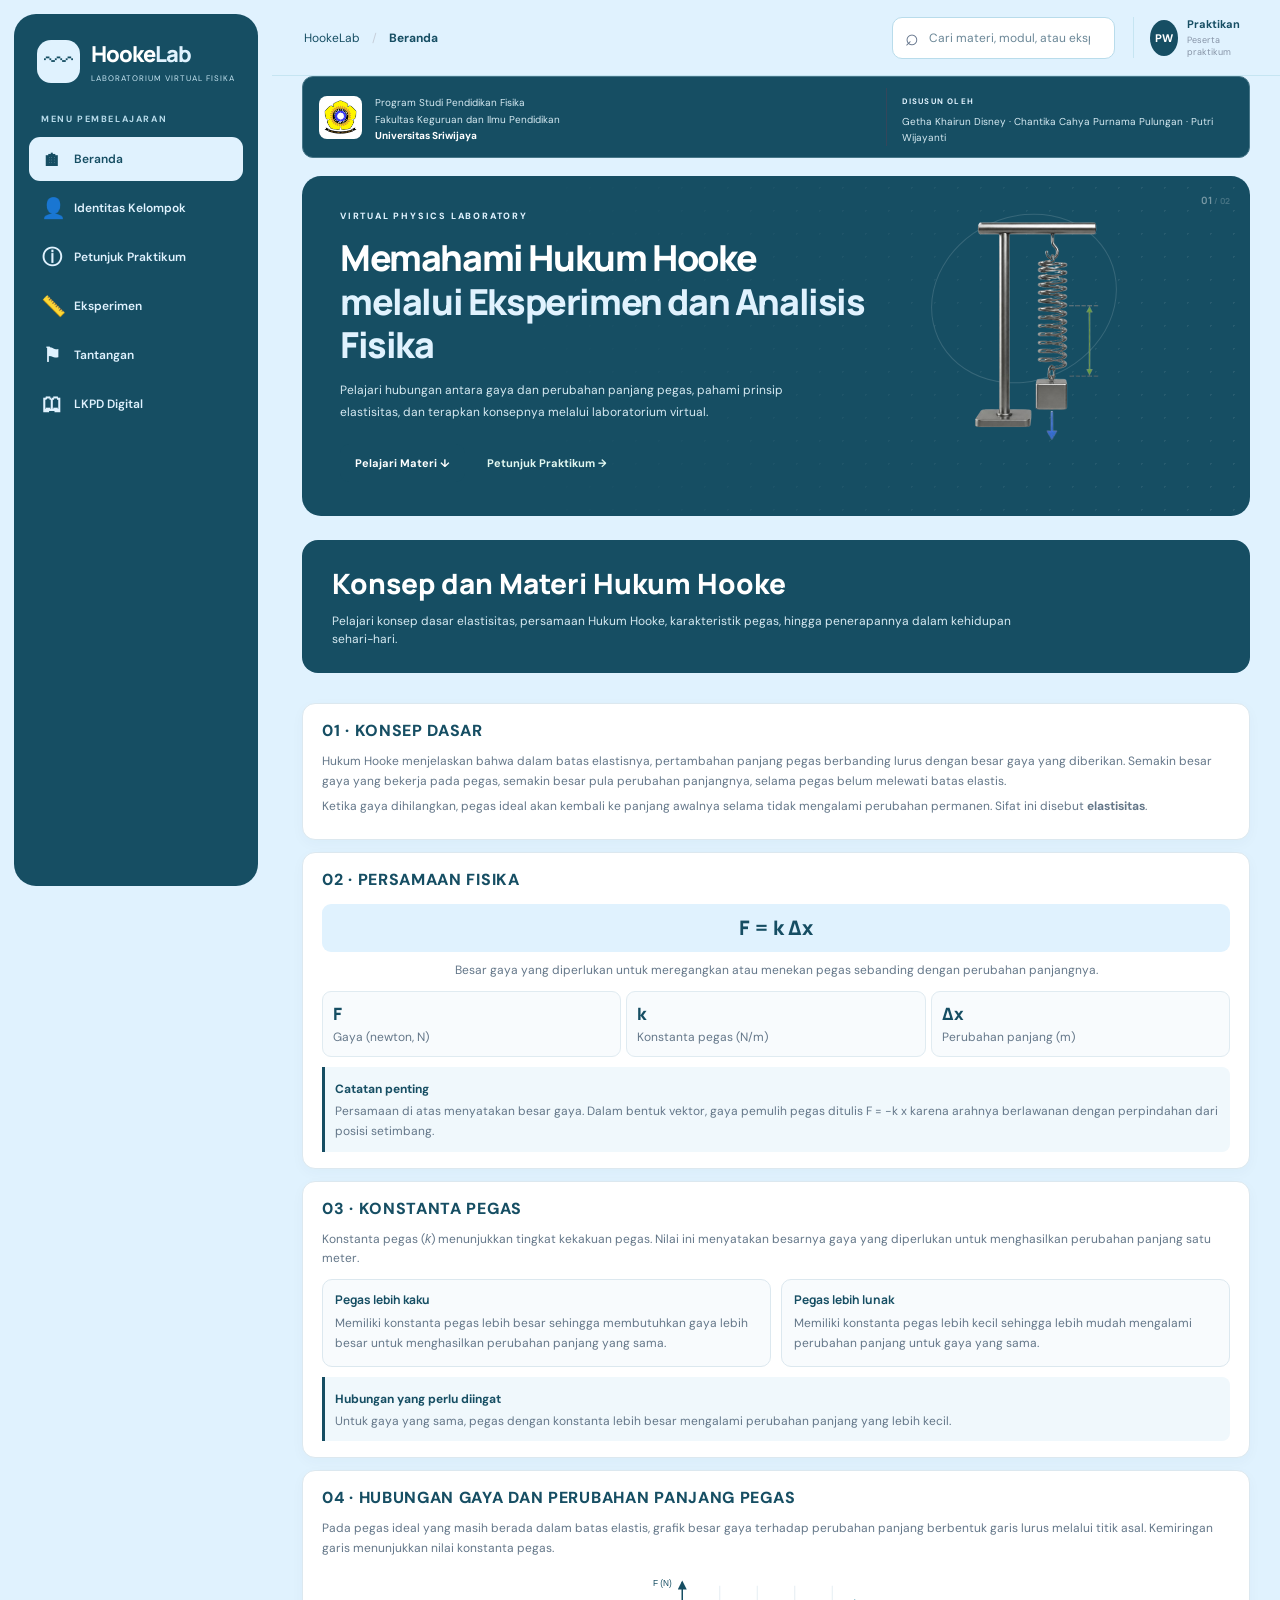
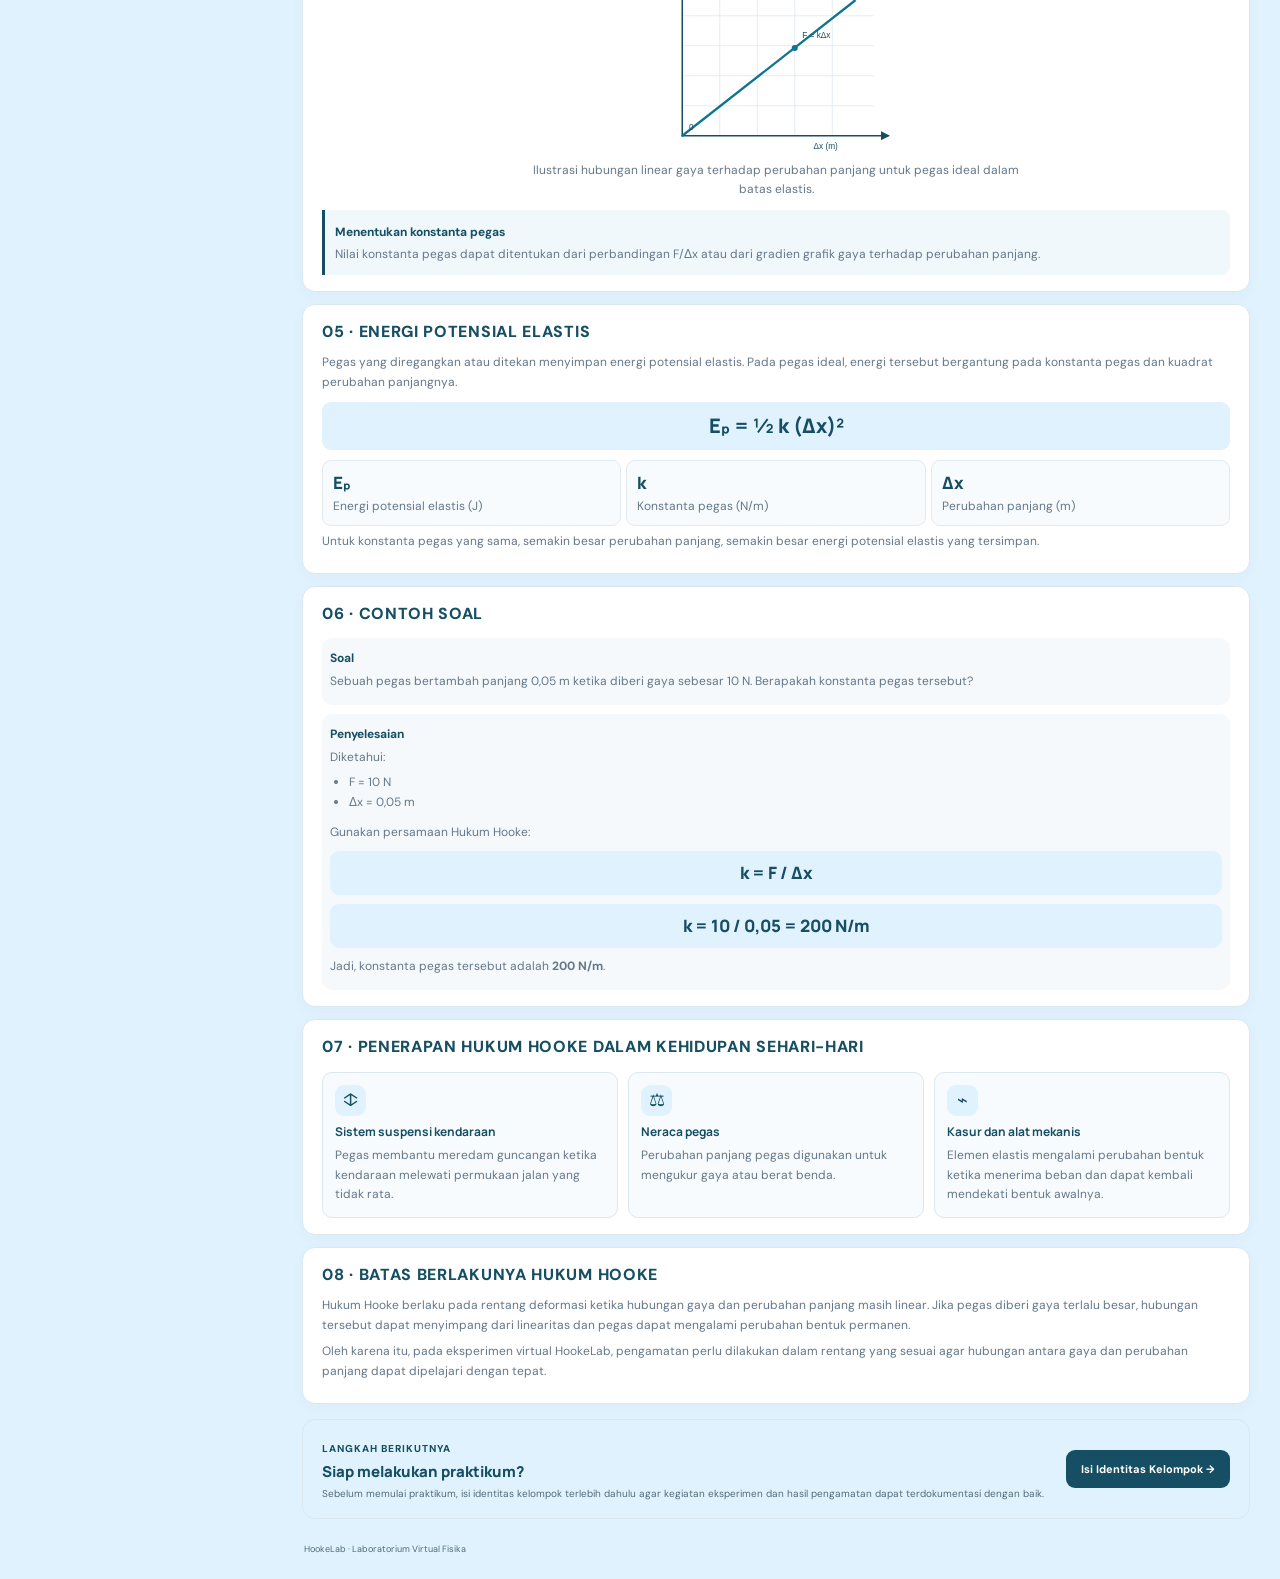
==== commit 47bf00f9: "Update progress HookeLab" ====
--- a/index.html
+++ b/index.html
@@ -352,13 +352,11 @@
           <span class="hm-eyebrow">LANGKAH BERIKUTNYA</span>
           <h2>Siap melakukan praktikum?</h2>
           <p>
-            Setelah mempelajari konsep Hukum Hooke, baca petunjuk praktikum
-            untuk memahami tujuan, prosedur, dan cara melakukan pengamatan
-            di laboratorium virtual.
-          </p>
-        </div>
-        <a class="btn dark" href="petunjuk.html">
-          Buka Petunjuk Praktikum →
+            Sebelum memulai praktikum, isi identitas kelompok terlebih dahulu agar kegiatan eksperimen dan hasil pengamatan dapat terdokumentasi dengan baik.
+          </p>
+        </div>
+        <a class="btn dark" href="identitas.html">
+          Isi Identitas Kelompok →
         </a>
       </section>
 
